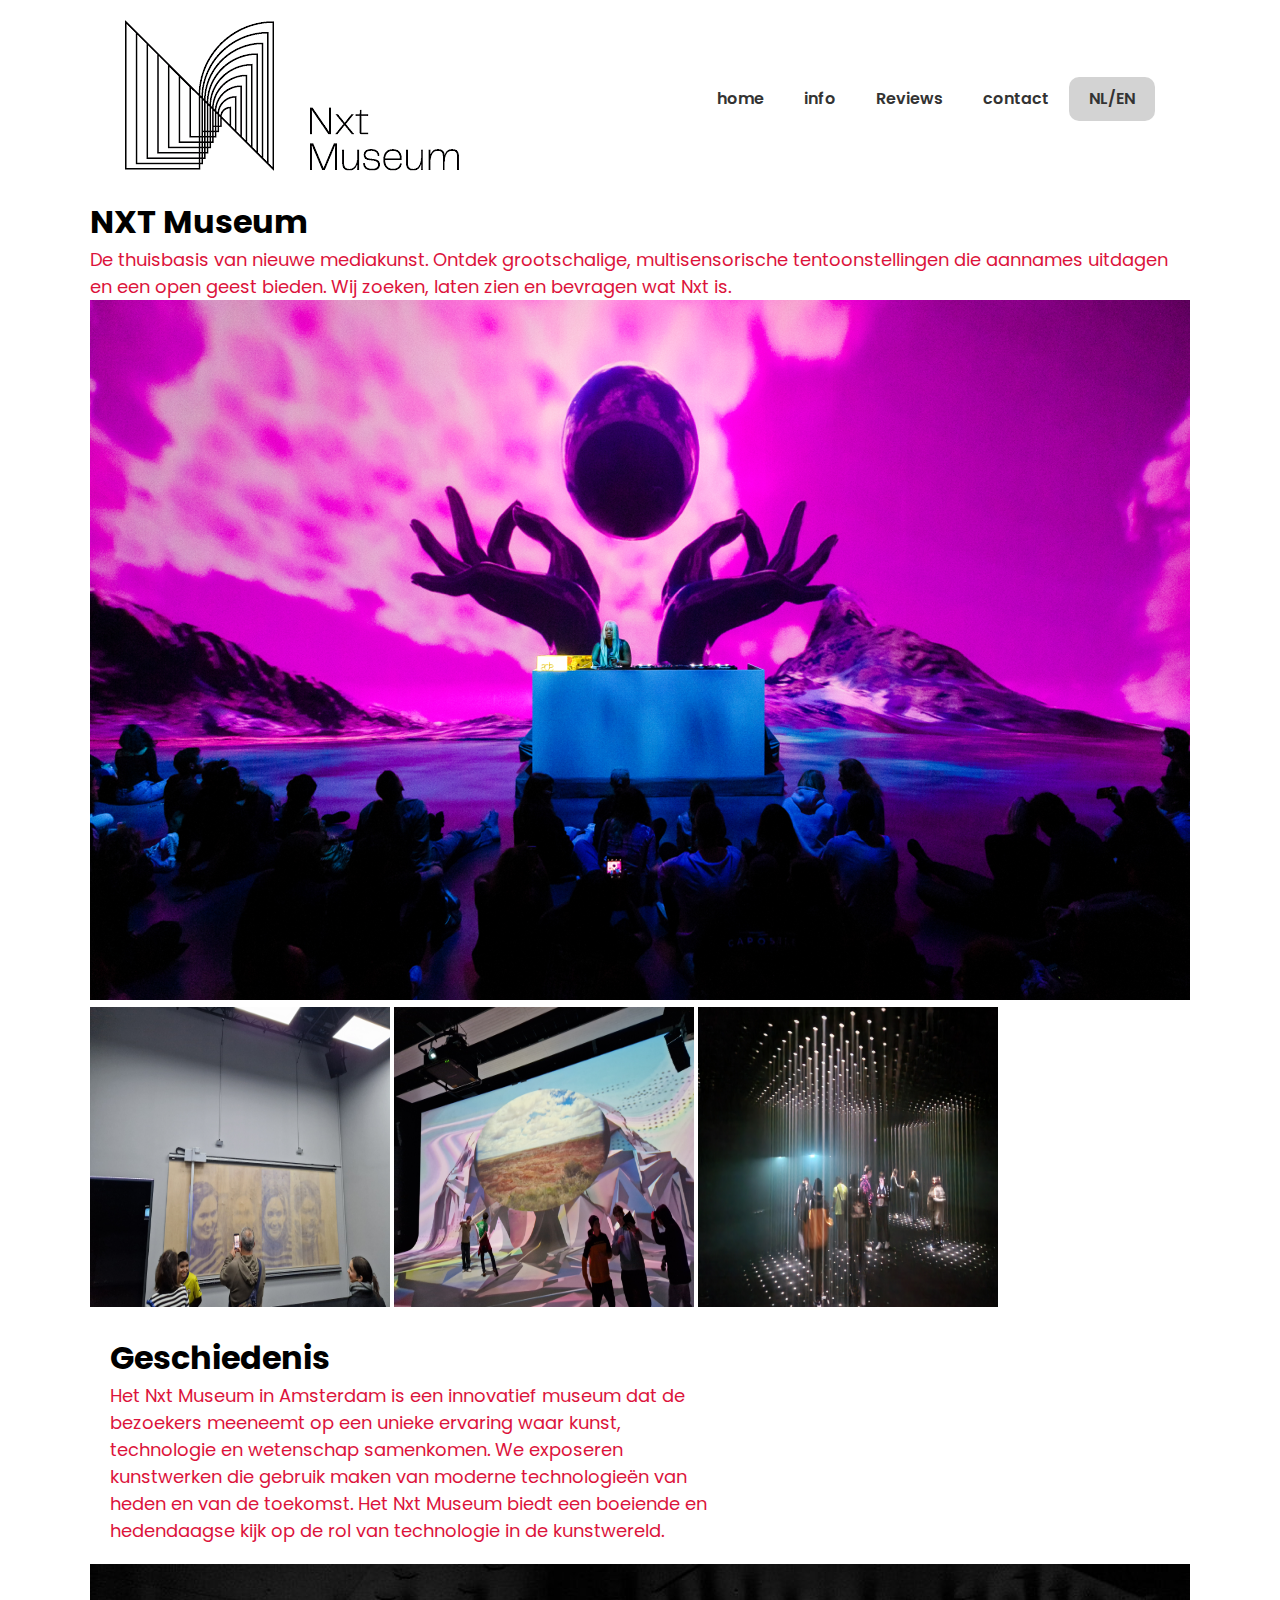
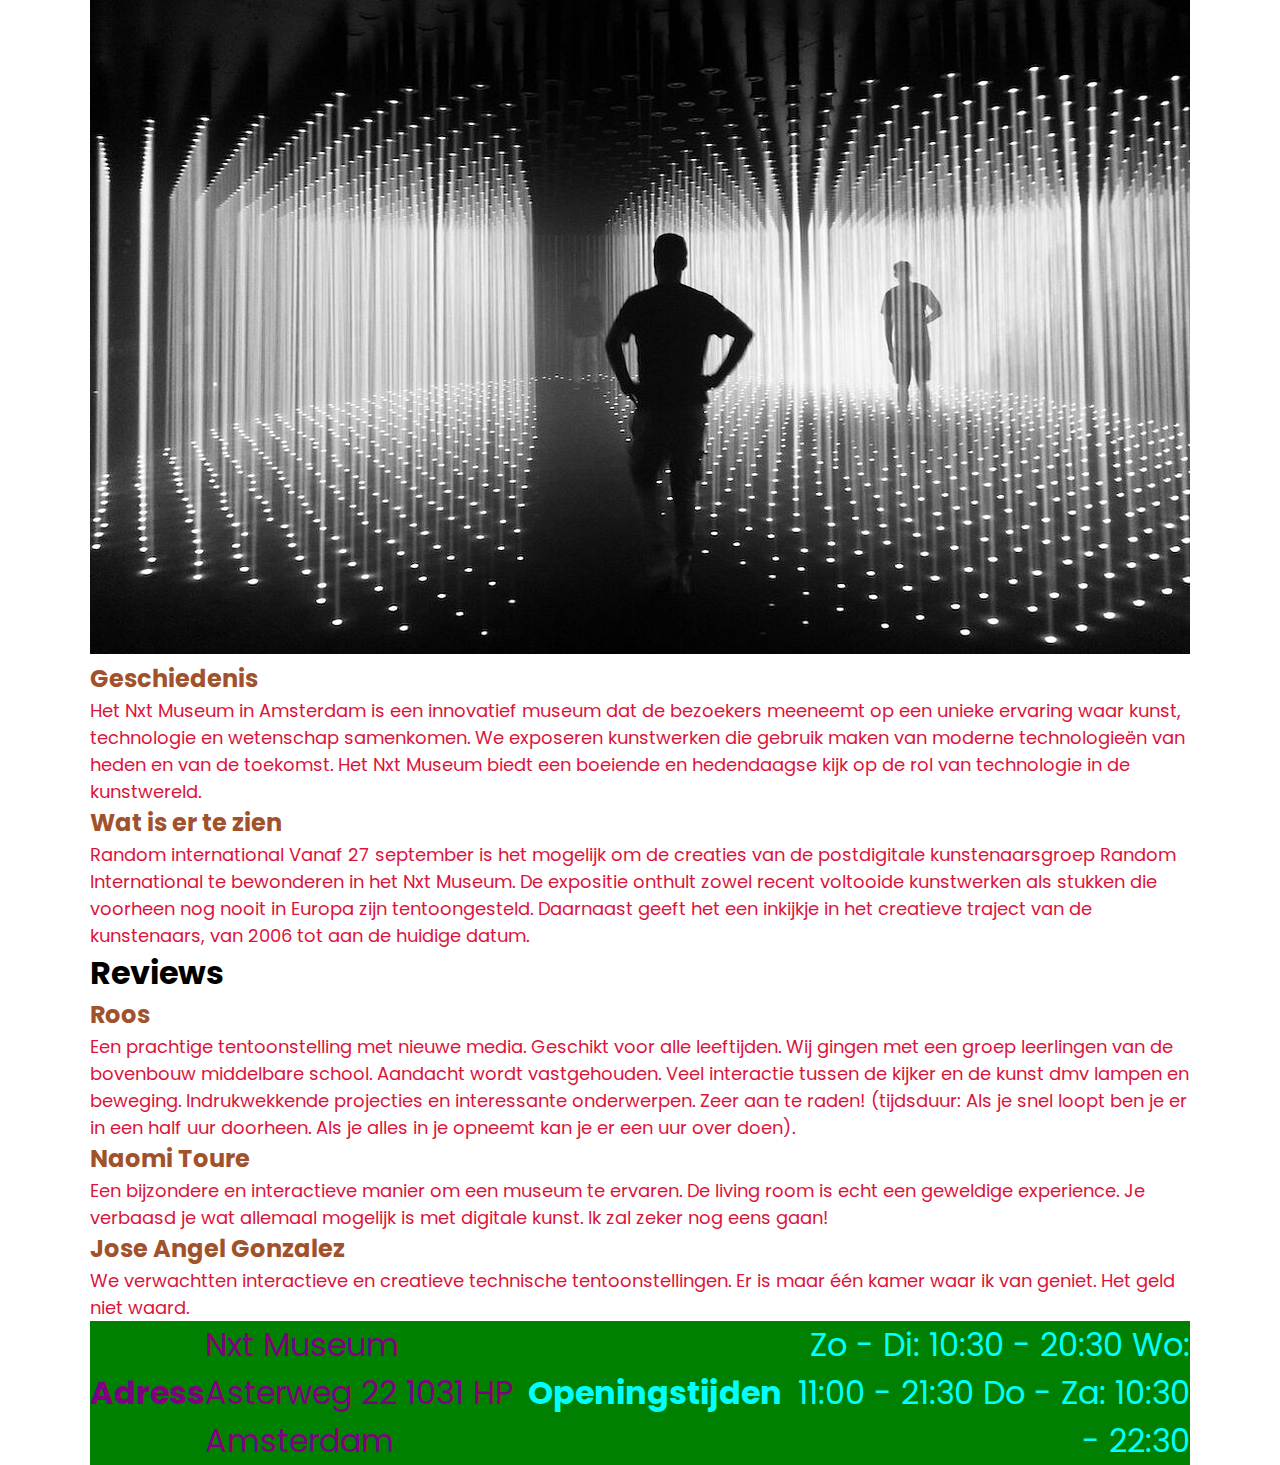
==== index.html @ 72be2f7a "edit" ====
<!DOCTYPE html>
<html lang="nl">

</head>


<meta name="viewport" charset="UTF-8" content="width=device-width, initial-scale=1.0">
<link rel="stylesheet" href="css/style.css">
<title>NXT Museum</title>
<link rel="preconnect" href="https://fonts.googleapis.com">
<link rel="preconnect" href="https://fonts.gstatic.com" crossorigin>
<link
    href="https://fonts.googleapis.com/css2?family=Open+Sans:ital,wght@0,400;0,500;1,400&family=Poppins:wght@300;400;600;700&display=swap"
    rel="stylesheet">
<style></style>
</head>

<body>

    <nav class="navbar">
        <div class="container">
            <div class="logo">
                <a href="index.html">
                    <img src="IMG/nxtmuseumlogo.png" alt="Logo van NXT Museum.">
                </a>
            </div>
            <div class="main-menu">
                <ul>
                    <li>
                        <a href="index.html">home</a>
                    </li>
                    <li>
                        <a href="#">info</a>
                    </li>
                    <li>
                        <a href="#">Reviews</a>
                    </li>
                    <li>
                        <a href="#">contact</a>
                    </li>
                    <li>
                        <a class="btn btn-light" href="engels.html">NL/EN</a>
                    </li>
                </ul>
            </div>
        </div>
    </nav>


    <article>


        <h1> NXT Museum </h1>

        <p>
            De thuisbasis van nieuwe mediakunst.
            Ontdek grootschalige,
            multisensorische tentoonstellingen die aannames uitdagen en een open geest bieden.
            Wij zoeken, laten zien en bevragen wat Nxt is.
        </p>




        <img 
        class="hand" 
        id="nxt" 
        src="IMG/handennxt.png"
         width: 50% 
         border-radius: 5px; 
         alt="">


        <img src="IMG/museum.png"
         width=300px
         height=300px
         alt="">

        <img src="IMG/museum1.png"
         width=300px 
         height=300px
          alt="">

        <img src="IMG/museum2.png" 
        width=300px 
        height=300px 
        alt="">



        <article class="geschiedenis">
            <h1> Geschiedenis </h1>
            <p>
                Het Nxt Museum in Amsterdam is een innovatief museum dat de bezoekers meeneemt op een unieke ervaring
                waar kunst,
                technologie en wetenschap samenkomen.
                We exposeren kunstwerken die gebruik maken van moderne technologieën van heden en van de toekomst.
                Het Nxt Museum biedt een boeiende en hedendaagse kijk op de rol van technologie in de kunstwereld.
            </p>
        </article>


        <img src="IMG/nxt.jpg" alt="foto van nxtmuseum">



        <h2> Geschiedenis </h2>
        <p>
            Het Nxt Museum in Amsterdam is een innovatief museum dat de bezoekers meeneemt op een unieke ervaring waar
            kunst,
            technologie en wetenschap samenkomen.
            We exposeren kunstwerken die gebruik maken van moderne technologieën van heden en van de toekomst.
            Het Nxt Museum biedt een boeiende en hedendaagse kijk op de rol van technologie in de kunstwereld.
        </p>


        <h2>Wat is er te zien</h2>
        <p>
            Random international
            Vanaf 27 september is het mogelijk om de creaties van de postdigitale kunstenaarsgroep Random International
            te bewonderen in het Nxt Museum.
            De expositie onthult zowel recent voltooide kunstwerken als stukken die voorheen nog nooit in Europa zijn
            tentoongesteld.
            Daarnaast geeft het een inkijkje in het creatieve traject van de kunstenaars, van 2006 tot aan de huidige
            datum.

        </p>




        <h1> Reviews </h1>

        <h2> Roos </h2>

        <p>
            Een prachtige tentoonstelling met nieuwe media.
            Geschikt voor alle leeftijden.
            Wij gingen met een groep leerlingen van de bovenbouw middelbare school.
            Aandacht wordt vastgehouden.
            Veel interactie tussen de kijker en de kunst dmv lampen en beweging.
            Indrukwekkende projecties en interessante onderwerpen.
            Zeer aan te raden!
            (tijdsduur: Als je snel loopt ben je er in een half uur doorheen.
            Als je alles in je opneemt kan je er een uur over doen).
        </p>



        <h2> Naomi Toure</h2>

        <p>
            Een bijzondere en interactieve manier om een museum te ervaren.
            De living room is echt een geweldige experience.
            Je verbaasd je wat allemaal mogelijk is met digitale kunst.
            Ik zal zeker nog eens gaan!
        </p>


        <h2> Jose Angel Gonzalez </h2>

        <p>
            We verwachtten interactieve en creatieve technische tentoonstellingen.
            Er is maar één kamer waar ik van geniet.
            Het geld niet waard.
        </p>

        <footer>
            <h4 class="adress">
                Adress
            </h4>

            <p class="adress">
                Nxt Museum
                Asterweg 22
                1031 HP Amsterdam
            </p>

            <h3 class="openingtijd">
                Openingstijden
            </h3>



            <p class="openingtijd">
                Zo - Di: 10:30 - 20:30
                Wo: 11:00 - 21:30
                Do - Za: 10:30 - 22:30
            </p>
        </footer>


</body>

</html>
---- css/style.css ----
* {
    padding: 0;
    margin: 0;
    box-sizing: border-box;
}

body {
    font-family: 'poppins', sans-serif;
    font-size: 16px;
    line-height: 1.5;
    background: #fff;
    max-width: 1100px;
    margin: 0 auto;
    padding-left: 0 15px;
}


a {
    text-decoration: none;
    color: #333;
}

ul {
    list-style: none;
}


img {
    max-width: 100%;
}

.navbar {
    background: white;
    padding: 20px;
}

.navbar .container {
    display: flex;
    justify-content: space-between;
    align-items: center;
}

.navbar .main-menu ul {
    display: flex;

}

.navbar ul li a {
    padding: 10px 20px;
    display: block;
    font-weight: 600;
    transition: 0.5s;
}

.navbar ul li a:hover {
    color: #4891ff;
}

.article {
    margin-bottom: 50px;
}

.article .container {
    background: url('../IMG/nxt.jpg') no-repeat;
    background-size: contain;
    background-position: center bottom;
    height: 550px;
}


.container {
    max-width: 1100px;
    margin: 0 auto;
    padding: 0 15px;
}

.container-sm {
    max-width: 800px;
    margin: 0 auto;
    padding: 0 15px;
}

.btn {
    display: inline-block;
    padding: 13px 20px;
    background: lightgray;
    color: #333;
    font-weight: 600;
    text-decoration: none;
    border: none;
    border-radius: 10px;
    cursor: pointer;
    transition: 0.5s;
}

.btn:hover {
    opacity: 0.8;
}

.text-xxl {
    font-size: 3rem;
    line-height: 1.2;
    font-style: 600;
    margin: 40px 0 20px;
}

.text-xl {
    font-size: 2.2rem;
    line-height: 1.4;
    font-style: normal;
    margin: 40px 0 20px;
}

.text-lg {
    font-size: 1.8rem;
    line-height: 1.4;
    font-style: normal;
    margin: 30px 0 20px;
}

.text-md {
    font-size: 1.2rem;
    line-height: 1.4;
    font-style: normal;
    margin: 20px 0 10px;
}

.text-sm {
    font-size: 0.9rem;
    line-height: 1.4;
    font-style: normal;
    margin: 10px 0 5px;
}

.text-center {
    text-align: center;
}




body {
    min-height: 100vh;
    background-image: url("./IMG/achtergrond2.png");
    background-attachment: fixed;
    background-repeat: no-repeat;
    background-size: cover;
    background-position: center;
    height: 800px;
}

.geschiedenis {
    background: white;
    width: 50vw;
    padding: 20px;
}


p {
    color: crimson;
    font-size: large;
}

h2 {
    color: sienna;
}

.openingtijd {
    text-align: right;
    color: aqua;
    font-size: xx-large;
}

.adress {
    text-align: left;
    color: purple;
    font-size: xx-large
}


.hand {
    flex-direction: column;
}

footer {
    background: green;
    height: 100;
    display: flex;
    align-items: center;

}
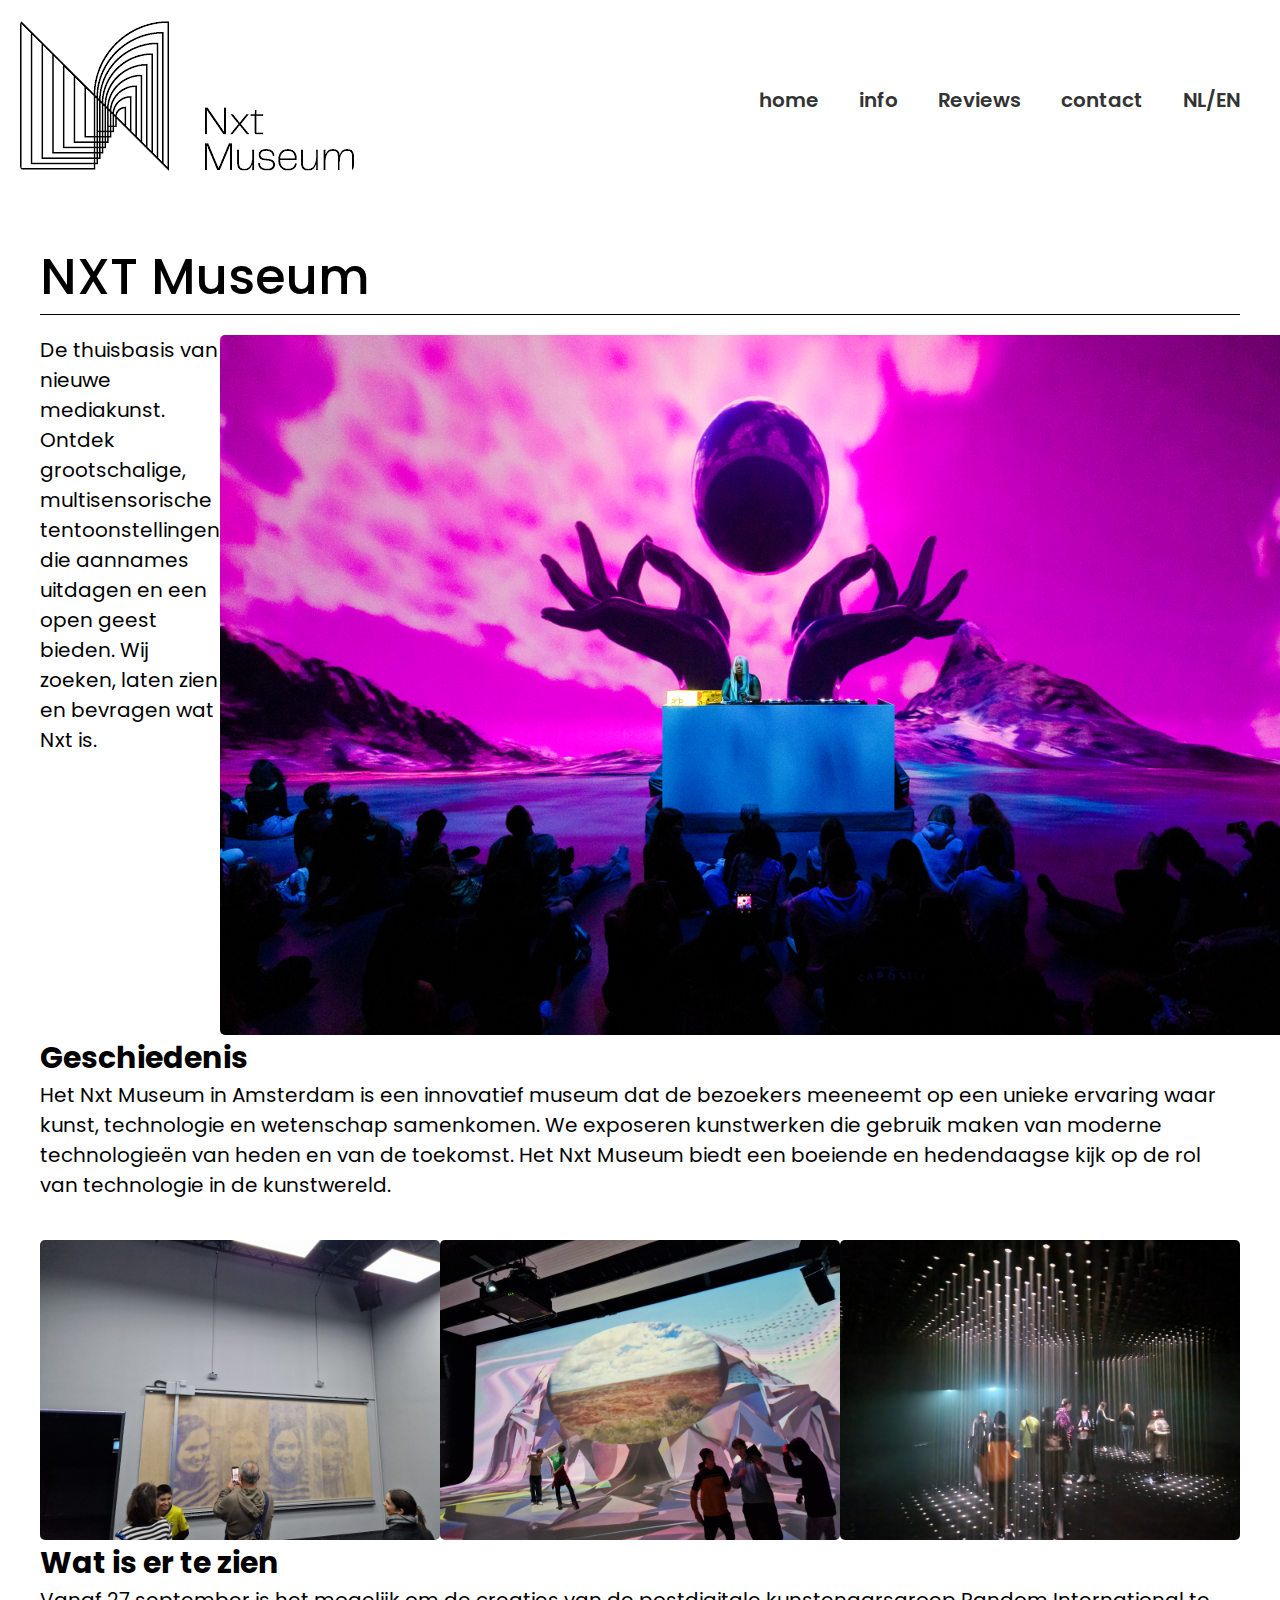
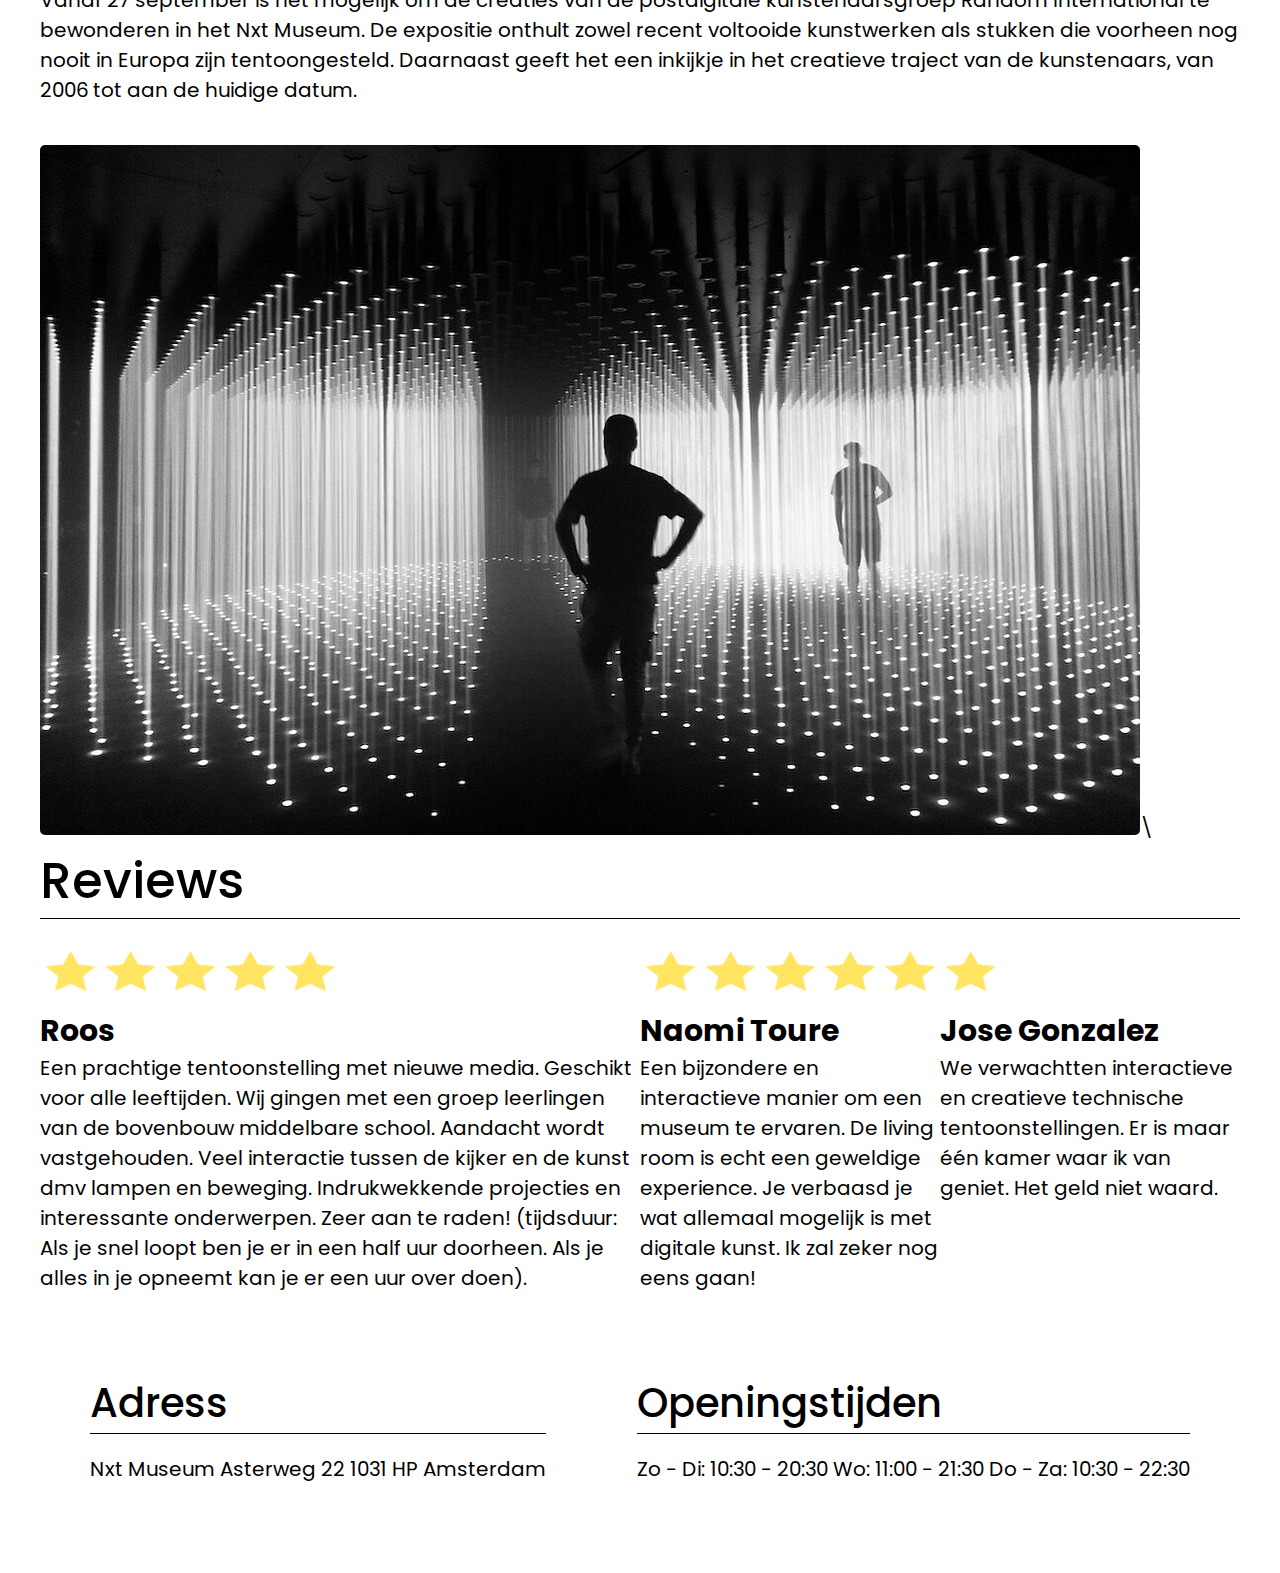
==== commit 7b843e02: "edit" ====
--- a/index.html
+++ b/index.html
@@ -45,149 +45,159 @@
             </div>
         </div>
     </nav>
-
-
-    <article>
-
-
-        <h1> NXT Museum </h1>
-
-        <p>
-            De thuisbasis van nieuwe mediakunst.
-            Ontdek grootschalige,
-            multisensorische tentoonstellingen die aannames uitdagen en een open geest bieden.
-            Wij zoeken, laten zien en bevragen wat Nxt is.
-        </p>
-
-
-
-
-        <img 
-        class="hand" 
-        id="nxt" 
-        src="IMG/handennxt.png"
-         width: 50% 
-         border-radius: 5px; 
-         alt="">
-
-
-        <img src="IMG/museum.png"
-         width=300px
-         height=300px
-         alt="">
-
-        <img src="IMG/museum1.png"
-         width=300px 
-         height=300px
-          alt="">
-
-        <img src="IMG/museum2.png" 
-        width=300px 
-        height=300px 
-        alt="">
-
-
-
-        <article class="geschiedenis">
-            <h1> Geschiedenis </h1>
+    <main>
+
+        <article class="nxtmuseum">
+            <h1 class="title"> NXT Museum </h1>
+
+            <article class="intro">
+
+
+                <p>
+                    De thuisbasis van nieuwe mediakunst.
+                    Ontdek grootschalige,
+                    multisensorische tentoonstellingen die aannames uitdagen en een open geest bieden.
+                    Wij zoeken, laten zien en bevragen wat Nxt is.
+                </p>
+                <img src="IMG/handennxt.png" alt="">
+            </article>
+
+
+            <article class="geschiedenis">
+
+                <h2> Geschiedenis </h2>
+                <p>
+                    Het Nxt Museum in Amsterdam is een innovatief museum dat de bezoekers meeneemt op een unieke
+                    ervaring
+                    waar
+                    kunst,
+                    technologie en wetenschap samenkomen.
+                    We exposeren kunstwerken die gebruik maken van moderne technologieën van heden en van de toekomst.
+                    Het Nxt Museum biedt een boeiende en hedendaagse kijk op de rol van technologie in de kunstwereld.
+                </p>
+            </article>
+
+            <article class="img">
+                <img src="IMG/museum.png" width=400px height=300px alt="">
+                <img src="IMG/museum1.png" width=400px height=300px alt="">
+                <img src="IMG/museum2.png" width=400px height=300px alt="">
+            </article>
+
+
+
+
+        </article>
+
+        <article class="wat">
+
+
+            <h2>Wat is er te zien</h2>
             <p>
-                Het Nxt Museum in Amsterdam is een innovatief museum dat de bezoekers meeneemt op een unieke ervaring
-                waar kunst,
-                technologie en wetenschap samenkomen.
-                We exposeren kunstwerken die gebruik maken van moderne technologieën van heden en van de toekomst.
-                Het Nxt Museum biedt een boeiende en hedendaagse kijk op de rol van technologie in de kunstwereld.
+            
+                Vanaf 27 september is het mogelijk om de creaties van de postdigitale kunstenaarsgroep Random
+                International
+                te bewonderen in het Nxt Museum.
+                De expositie onthult zowel recent voltooide kunstwerken als stukken die voorheen nog nooit in Europa
+                zijn
+                tentoongesteld.
+                Daarnaast geeft het een inkijkje in het creatieve traject van de kunstenaars, van 2006 tot aan de
+                huidige
+                datum.
+
             </p>
         </article>
 
 
-        <img src="IMG/nxt.jpg" alt="foto van nxtmuseum">
-
-
-
-        <h2> Geschiedenis </h2>
-        <p>
-            Het Nxt Museum in Amsterdam is een innovatief museum dat de bezoekers meeneemt op een unieke ervaring waar
-            kunst,
-            technologie en wetenschap samenkomen.
-            We exposeren kunstwerken die gebruik maken van moderne technologieën van heden en van de toekomst.
-            Het Nxt Museum biedt een boeiende en hedendaagse kijk op de rol van technologie in de kunstwereld.
-        </p>
-
-
-        <h2>Wat is er te zien</h2>
-        <p>
-            Random international
-            Vanaf 27 september is het mogelijk om de creaties van de postdigitale kunstenaarsgroep Random International
-            te bewonderen in het Nxt Museum.
-            De expositie onthult zowel recent voltooide kunstwerken als stukken die voorheen nog nooit in Europa zijn
-            tentoongesteld.
-            Daarnaast geeft het een inkijkje in het creatieve traject van de kunstenaars, van 2006 tot aan de huidige
-            datum.
-
-        </p>
-
-
-
+
+        <img src="IMG/nxt.jpg" alt="foto van nxtmuseum">\
 
         <h1> Reviews </h1>
 
-        <h2> Roos </h2>
-
-        <p>
-            Een prachtige tentoonstelling met nieuwe media.
-            Geschikt voor alle leeftijden.
-            Wij gingen met een groep leerlingen van de bovenbouw middelbare school.
-            Aandacht wordt vastgehouden.
-            Veel interactie tussen de kijker en de kunst dmv lampen en beweging.
-            Indrukwekkende projecties en interessante onderwerpen.
-            Zeer aan te raden!
-            (tijdsduur: Als je snel loopt ben je er in een half uur doorheen.
-            Als je alles in je opneemt kan je er een uur over doen).
-        </p>
-
-
-
-        <h2> Naomi Toure</h2>
-
-        <p>
-            Een bijzondere en interactieve manier om een museum te ervaren.
-            De living room is echt een geweldige experience.
-            Je verbaasd je wat allemaal mogelijk is met digitale kunst.
-            Ik zal zeker nog eens gaan!
-        </p>
-
-
-        <h2> Jose Angel Gonzalez </h2>
-
-        <p>
-            We verwachtten interactieve en creatieve technische tentoonstellingen.
-            Er is maar één kamer waar ik van geniet.
-            Het geld niet waard.
-        </p>
-
-        <footer>
-            <h4 class="adress">
+
+
+        <article class="Reviews">
+
+            <article class="roos">
+                <img src="IMG/5 ster.png"  width=300px height= auto  alt="">
+                <h2> Roos </h2>
+
+                <p>
+                    Een prachtige tentoonstelling met nieuwe media.
+                    Geschikt voor alle leeftijden.
+                    Wij gingen met een groep leerlingen van de bovenbouw middelbare school.
+                    Aandacht wordt vastgehouden.
+                    Veel interactie tussen de kijker en de kunst dmv lampen en beweging.
+                    Indrukwekkende projecties en interessante onderwerpen.
+                    Zeer aan te raden!
+                    (tijdsduur: Als je snel loopt ben je er in een half uur doorheen.
+                    Als je alles in je opneemt kan je er een uur over doen).
+                </p>
+
+            </article>
+
+
+
+
+            <article class="Naomi">
+                <img src="IMG/5 ster.png"  width=300px height= auto  alt="">
+                <h2> Naomi Toure</h2>
+
+                <p>
+                    Een bijzondere en interactieve manier om een museum te ervaren.
+                    De living room is echt een geweldige experience.
+                    Je verbaasd je wat allemaal mogelijk is met digitale kunst.
+                    Ik zal zeker nog eens gaan!
+                </p>
+            </article>
+
+            <article class="Jose">
+                <img src="IMG/1 ster.png"  width=300px height= auto  alt="">
+                <h2> Jose Gonzalez </h2>
+
+                <p>
+                    We verwachtten interactieve en creatieve technische tentoonstellingen.
+                    Er is maar één kamer waar ik van geniet.
+                    Het geld niet waard.
+                </p>
+            </article>
+
+
+
+
+
+
+        </article>
+    </main>
+    <footer>
+        <article class="adress">
+            <h4 >
                 Adress
             </h4>
-
-            <p class="adress">
+    
+            <p >
                 Nxt Museum
                 Asterweg 22
                 1031 HP Amsterdam
             </p>
-
-            <h3 class="openingtijd">
+        </article>
+
+        <article class="openingtijd">
+            <h4 >
                 Openingstijden
-            </h3>
-
-
-
-            <p class="openingtijd">
+            </h4>
+
+    
+            <p >
                 Zo - Di: 10:30 - 20:30
                 Wo: 11:00 - 21:30
                 Do - Za: 10:30 - 22:30
             </p>
-        </footer>
+        </article>
+        
+
+
+    </footer>
+
 
 
 </body>
--- a/css/style.css
+++ b/css/style.css
@@ -6,12 +6,13 @@
 
 body {
     font-family: 'poppins', sans-serif;
-    font-size: 16px;
+    font-size: 20px;
     line-height: 1.5;
     background: #fff;
-    max-width: 1100px;
+    max-width: 1800px;
     margin: 0 auto;
     padding-left: 0 15px;
+   
 }
 
 
@@ -24,10 +25,6 @@
     list-style: none;
 }
 
-
-img {
-    max-width: 100%;
-}
 
 .navbar {
     background: white;
@@ -56,136 +53,99 @@
     color: #4891ff;
 }
 
-.article {
-    margin-bottom: 50px;
+main {
+    padding: 40px;
+
 }
 
-.article .container {
-    background: url('../IMG/nxt.jpg') no-repeat;
-    background-size: contain;
-    background-position: center bottom;
-    height: 550px;
+h1 {
+    font-size: 250%;
+    margin-bottom: 20px;
+    border-bottom: 1px solid black;
+    font-weight: 500;
+}
+
+h4 {
+    font-size: 200%;
+    margin-bottom: 20px;
+    border-bottom: 1px solid black;
+    font-weight: 500; 
 }
 
 
-.container {
-    max-width: 1100px;
+.nxtmuseum .geschiedenis .wat .Reviews {
+    width: 60vw;
     margin: 0 auto;
-    padding: 0 15px;
+    padding: 40px;
+
 }
 
-.container-sm {
-    max-width: 800px;
-    margin: 0 auto;
-    padding: 0 15px;
+
+
+img:hover {
+    transform: scale(1.05);
 }
 
-.btn {
-    display: inline-block;
-    padding: 13px 20px;
-    background: lightgray;
-    color: #333;
-    font-weight: 600;
-    text-decoration: none;
-    border: none;
-    border-radius: 10px;
-    cursor: pointer;
-    transition: 0.5s;
+img {
+    border-radius: 5px;
+    transition: 0.2s transform;
 }
 
-.btn:hover {
-    opacity: 0.8;
+.img{
+    display: flex;
+    justify-content: space-between;
 }
 
-.text-xxl {
-    font-size: 3rem;
-    line-height: 1.2;
-    font-style: 600;
-    margin: 40px 0 20px;
+.intro{
+  display: flex;
+  align-content: space-around;
+   
 }
 
-.text-xl {
-    font-size: 2.2rem;
-    line-height: 1.4;
-    font-style: normal;
-    margin: 40px 0 20px;
+
+
+.Reviews{
+    display: flex;
+}
+p {
+    margin-bottom: 40px;
 }
 
-.text-lg {
-    font-size: 1.8rem;
-    line-height: 1.4;
-    font-style: normal;
-    margin: 30px 0 20px;
-}
+footer {
+    height: 200px;
+    display: flex;
+    justify-content: space-evenly;
+    
+  
 
-.text-md {
-    font-size: 1.2rem;
-    line-height: 1.4;
-    font-style: normal;
-    margin: 20px 0 10px;
-}
-
-.text-sm {
-    font-size: 0.9rem;
-    line-height: 1.4;
-    font-style: normal;
-    margin: 10px 0 5px;
-}
-
-.text-center {
-    text-align: center;
 }
 
 
 
 
-body {
-    min-height: 100vh;
-    background-image: url("./IMG/achtergrond2.png");
-    background-attachment: fixed;
-    background-repeat: no-repeat;
-    background-size: cover;
-    background-position: center;
-    height: 800px;
-}
-
-.geschiedenis {
-    background: white;
-    width: 50vw;
-    padding: 20px;
-}
 
 
-p {
-    color: crimson;
-    font-size: large;
-}
-
-h2 {
-    color: sienna;
-}
-
-.openingtijd {
-    text-align: right;
-    color: aqua;
-    font-size: xx-large;
-}
-
-.adress {
-    text-align: left;
-    color: purple;
-    font-size: xx-large
-}
 
 
-.hand {
-    flex-direction: column;
-}
 
-footer {
-    background: green;
-    height: 100;
-    display: flex;
-    align-items: center;
+@media screen and (max-width: 600px) {
+    body {
+        font-size: 16px;
+    }
 
+    article {
+        width: 100vw;
+        padding: 20px;
+
+    }
+
+    h1 {
+        font-size: 180%;
+    }
+
+    footer>p {
+        width: 100vw;
+        padding-left: 20px;
+
+    }
 }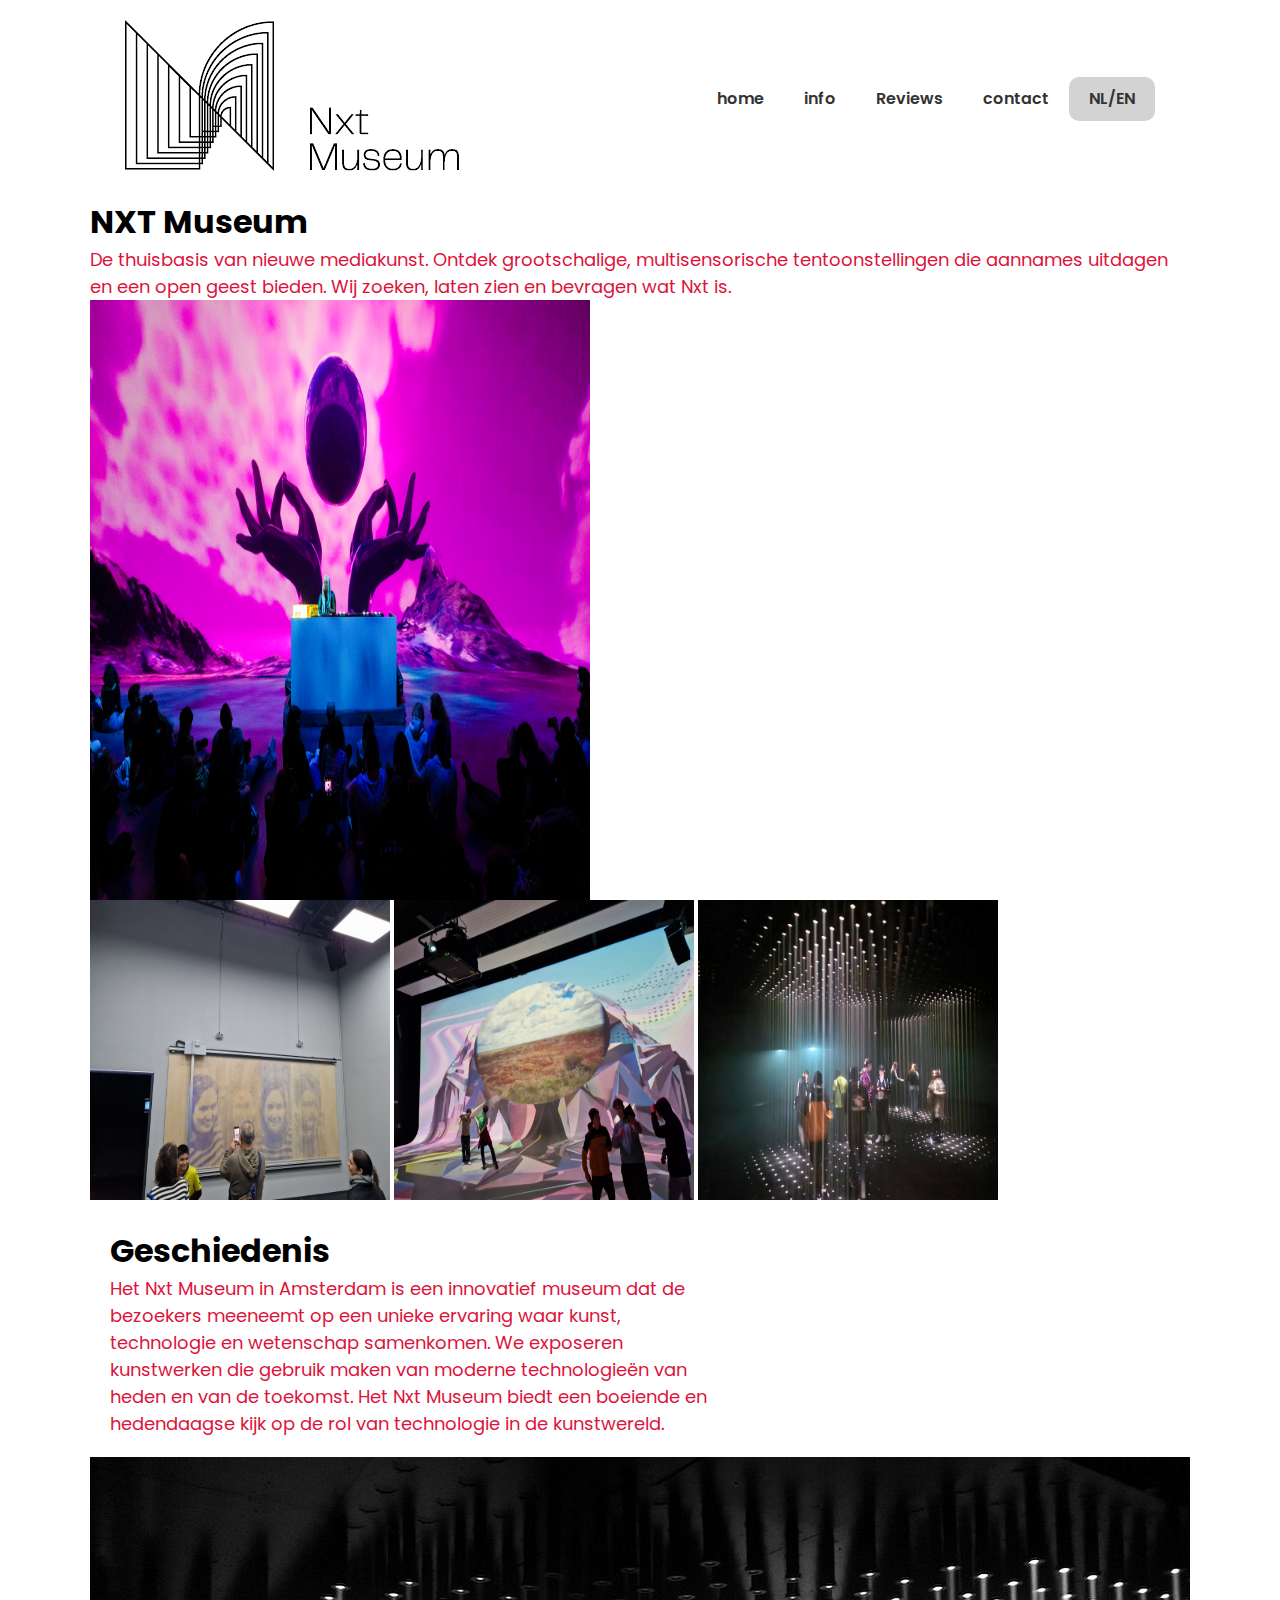
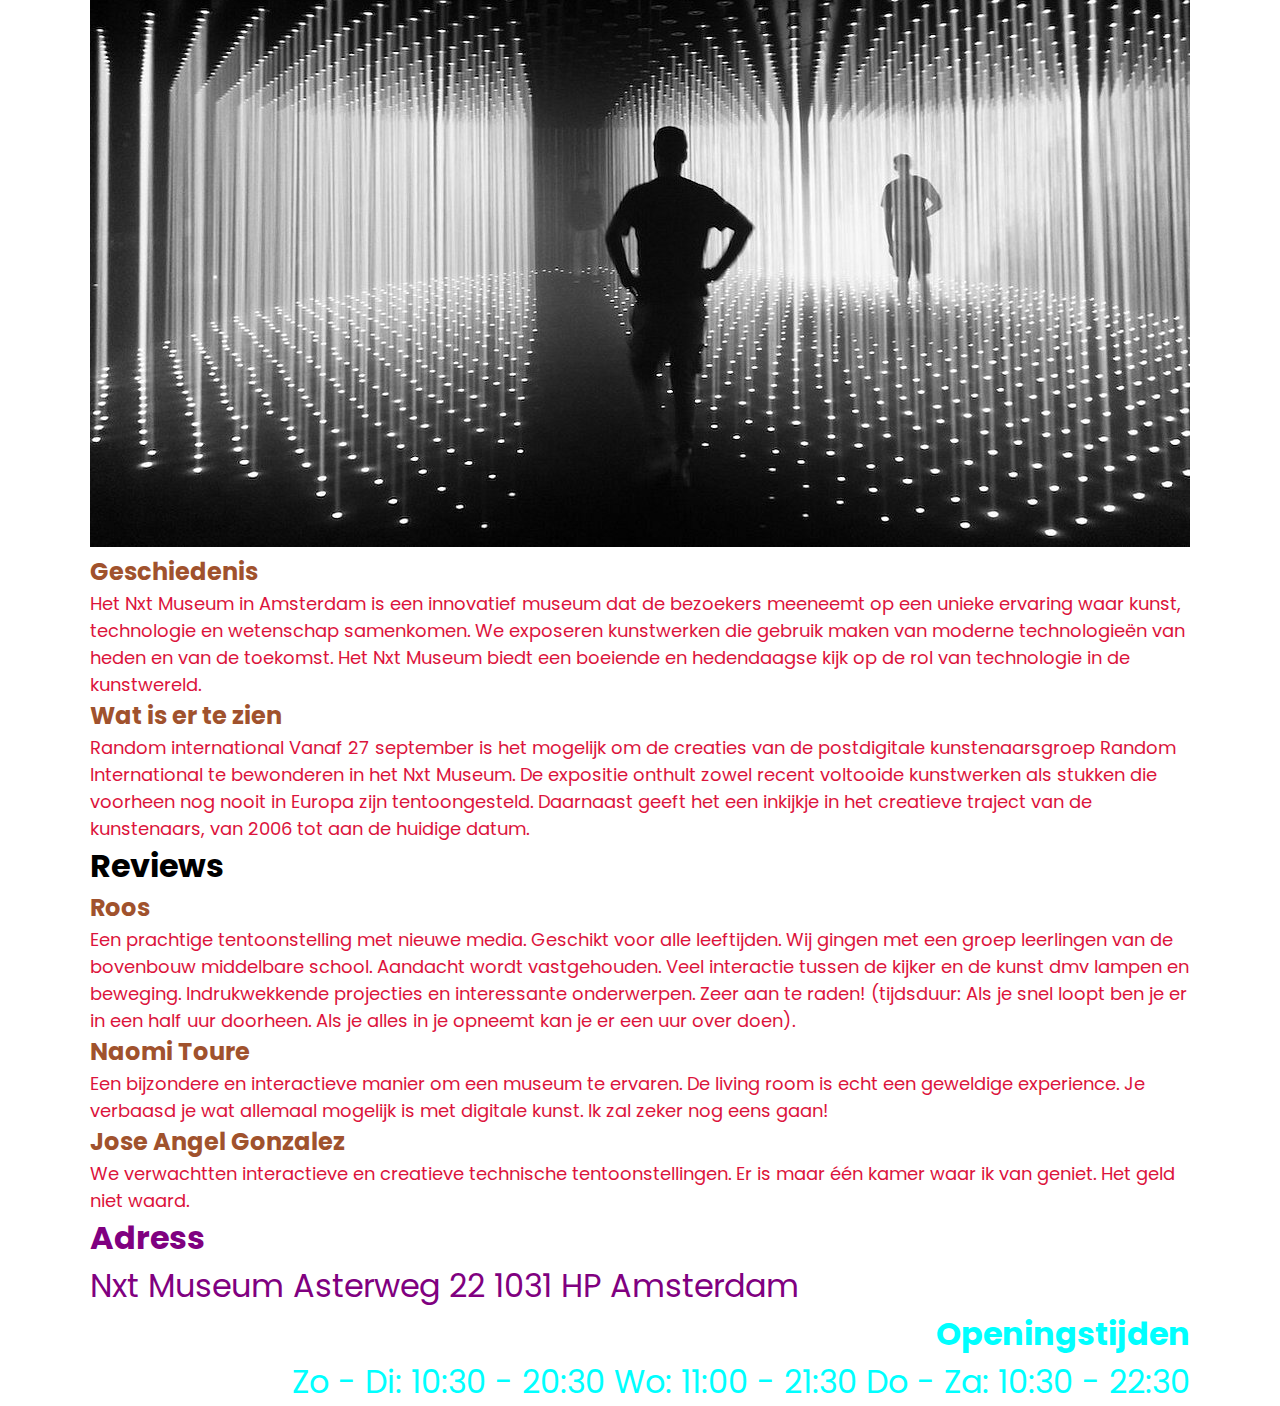
==== commit ddcf0d00: "asdfghj" ====
--- a/index.html
+++ b/index.html
@@ -4,202 +4,204 @@
 </head>
 
 
-<meta name="viewport" charset="UTF-8" content="width=device-width, initial-scale=1.0">
-<link rel="stylesheet" href="css/style.css">
-<title>NXT Museum</title>
-<link rel="preconnect" href="https://fonts.googleapis.com">
-<link rel="preconnect" href="https://fonts.gstatic.com" crossorigin>
-<link
-    href="https://fonts.googleapis.com/css2?family=Open+Sans:ital,wght@0,400;0,500;1,400&family=Poppins:wght@300;400;600;700&display=swap"
-    rel="stylesheet">
-<style></style>
+    <meta name="viewport" charset="UTF-8" content="width=device-width, initial-scale=1.0">
+    <link rel="stylesheet" href="css/style.css">
+    <title>NXT Museum</title>
+    <link rel="preconnect" href="https://fonts.googleapis.com">
+    <link rel="preconnect" href="https://fonts.gstatic.com" crossorigin>
+    <link href="https://fonts.googleapis.com/css2?family=Open+Sans:ital,wght@0,400;0,500;1,400&family=Poppins:wght@300;400;600;700&display=swap" rel="stylesheet">
 </head>
 
 <body>
 
-    <nav class="navbar">
+      <nav class="navbar">
         <div class="container">
             <div class="logo">
                 <a href="index.html">
-                    <img src="IMG/nxtmuseumlogo.png" alt="Logo van NXT Museum.">
+                    <img src="IMG/nxtmuseumlogo.png"  alt="Logo van NXT Museum."> 
                 </a>
             </div>
             <div class="main-menu">
                 <ul>
                     <li>
-                        <a href="index.html">home</a>
-                    </li>
-                    <li>
-                        <a href="#">info</a>
-                    </li>
-                    <li>
-                        <a href="#">Reviews</a>
-                    </li>
-                    <li>
-                        <a href="#">contact</a>
+                     <a href="index.html">home</a>
+                    </li>
+                    <li>
+                     <a href="#">info</a>
+                    </li>
+                    <li>
+                     <a href="#">Reviews</a>
+                    </li>
+                    <li>
+                     <a href="#">contact</a>
                     </li>
                     <li>
                         <a class="btn btn-light" href="engels.html">NL/EN</a>
                     </li>
-                </ul>
+                 </ul>
             </div>
         </div>
-    </nav>
-    <main>
-
-        <article class="nxtmuseum">
-            <h1 class="title"> NXT Museum </h1>
-
-            <article class="intro">
-
-
-                <p>
-                    De thuisbasis van nieuwe mediakunst.
-                    Ontdek grootschalige,
-                    multisensorische tentoonstellingen die aannames uitdagen en een open geest bieden.
-                    Wij zoeken, laten zien en bevragen wat Nxt is.
-                </p>
-                <img src="IMG/handennxt.png" alt="">
-            </article>
-
-
-            <article class="geschiedenis">
-
-                <h2> Geschiedenis </h2>
-                <p>
-                    Het Nxt Museum in Amsterdam is een innovatief museum dat de bezoekers meeneemt op een unieke
-                    ervaring
-                    waar
-                    kunst,
-                    technologie en wetenschap samenkomen.
-                    We exposeren kunstwerken die gebruik maken van moderne technologieën van heden en van de toekomst.
-                    Het Nxt Museum biedt een boeiende en hedendaagse kijk op de rol van technologie in de kunstwereld.
-                </p>
-            </article>
-
-            <article class="img">
-                <img src="IMG/museum.png" width=400px height=300px alt="">
-                <img src="IMG/museum1.png" width=400px height=300px alt="">
-                <img src="IMG/museum2.png" width=400px height=300px alt="">
-            </article>
-
-
-
-
-        </article>
-
-        <article class="wat">
-
-
-            <h2>Wat is er te zien</h2>
-            <p>
-            
-                Vanaf 27 september is het mogelijk om de creaties van de postdigitale kunstenaarsgroep Random
-                International
-                te bewonderen in het Nxt Museum.
-                De expositie onthult zowel recent voltooide kunstwerken als stukken die voorheen nog nooit in Europa
-                zijn
-                tentoongesteld.
-                Daarnaast geeft het een inkijkje in het creatieve traject van de kunstenaars, van 2006 tot aan de
-                huidige
-                datum.
-
-            </p>
-        </article>
-
-
-
-        <img src="IMG/nxt.jpg" alt="foto van nxtmuseum">\
-
-        <h1> Reviews </h1>
-
-
-
-        <article class="Reviews">
-
-            <article class="roos">
-                <img src="IMG/5 ster.png"  width=300px height= auto  alt="">
-                <h2> Roos </h2>
-
-                <p>
-                    Een prachtige tentoonstelling met nieuwe media.
-                    Geschikt voor alle leeftijden.
-                    Wij gingen met een groep leerlingen van de bovenbouw middelbare school.
-                    Aandacht wordt vastgehouden.
-                    Veel interactie tussen de kijker en de kunst dmv lampen en beweging.
-                    Indrukwekkende projecties en interessante onderwerpen.
-                    Zeer aan te raden!
-                    (tijdsduur: Als je snel loopt ben je er in een half uur doorheen.
-                    Als je alles in je opneemt kan je er een uur over doen).
-                </p>
-
-            </article>
-
-
-
-
-            <article class="Naomi">
-                <img src="IMG/5 ster.png"  width=300px height= auto  alt="">
-                <h2> Naomi Toure</h2>
-
-                <p>
-                    Een bijzondere en interactieve manier om een museum te ervaren.
-                    De living room is echt een geweldige experience.
-                    Je verbaasd je wat allemaal mogelijk is met digitale kunst.
-                    Ik zal zeker nog eens gaan!
-                </p>
-            </article>
-
-            <article class="Jose">
-                <img src="IMG/1 ster.png"  width=300px height= auto  alt="">
-                <h2> Jose Gonzalez </h2>
-
-                <p>
-                    We verwachtten interactieve en creatieve technische tentoonstellingen.
-                    Er is maar één kamer waar ik van geniet.
-                    Het geld niet waard.
-                </p>
-            </article>
-
-
-
-
-
-
-        </article>
-    </main>
-    <footer>
-        <article class="adress">
-            <h4 >
-                Adress
-            </h4>
-    
-            <p >
-                Nxt Museum
-                Asterweg 22
-                1031 HP Amsterdam
-            </p>
-        </article>
-
-        <article class="openingtijd">
-            <h4 >
-                Openingstijden
-            </h4>
-
-    
-            <p >
-                Zo - Di: 10:30 - 20:30
-                Wo: 11:00 - 21:30
-                Do - Za: 10:30 - 22:30
-            </p>
-        </article>
-        
-
-
-    </footer>
-
-
-
+      </nav>
+
+
+    <article>
+        <h1> NXT Museum </h1>
+
+    <p>
+        De thuisbasis van nieuwe mediakunst.
+        Ontdek grootschalige,
+        multisensorische tentoonstellingen die aannames uitdagen en een open geest bieden.
+        Wij zoeken, laten zien en bevragen wat Nxt is.
+    </p>
+
+
+
+
+    <img 
+        id="hand"
+        src="IMG/handennxt.png" 
+        width = 500px 
+        height = 600px 
+        alt=""
+    >
+
+
+    <img
+    src="IMG/museum.png" 
+    width = 300px 
+    height = 300px 
+    alt=""
+    >
+
+    <img 
+    src="IMG/museum1.png" 
+    width = 300px 
+    height = 300px 
+    alt=""
+    >
+
+    <img 
+    src="IMG/museum2.png" 
+    width = 300px 
+    height = 300px 
+    alt=""
+    >
+
+
+
+    <article class="geschiedenis">
+        <h1> Geschiedenis </h1>
+        <p>
+            Het Nxt Museum in Amsterdam is een innovatief museum dat de bezoekers meeneemt op een unieke ervaring waar kunst, 
+            technologie en wetenschap samenkomen. 
+            We exposeren kunstwerken die gebruik maken van moderne technologieën van heden en van de toekomst. 
+            Het Nxt Museum biedt een boeiende en hedendaagse kijk op de rol van technologie in de kunstwereld.
+        </p>
+    </article>
+    
+
+    <img src="IMG/nxt.jpg" alt="foto van nxtmuseum">
+
+
+
+    <h2> Geschiedenis </h2>
+    <p>
+        Het Nxt Museum in Amsterdam is een innovatief museum dat de bezoekers meeneemt op een unieke ervaring waar kunst, 
+        technologie en wetenschap samenkomen. 
+        We exposeren kunstwerken die gebruik maken van moderne technologieën van heden en van de toekomst. 
+        Het Nxt Museum biedt een boeiende en hedendaagse kijk op de rol van technologie in de kunstwereld.
+    </p>
+
+
+    <h2>Wat is er te zien</h2>
+    <p>
+        Random international
+        Vanaf 27 september is het mogelijk om de creaties van de postdigitale kunstenaarsgroep Random International te bewonderen in het Nxt Museum. 
+        De expositie onthult zowel recent voltooide kunstwerken als stukken die voorheen nog nooit in Europa zijn tentoongesteld.
+        Daarnaast geeft het een inkijkje in het creatieve traject van de kunstenaars, van 2006 tot aan de huidige datum.
+
+    </p>
+
+
+
+
+    <h1> Reviews </h1>
+
+    <h2> Roos </h2>
+
+    <p>
+        Een prachtige tentoonstelling met nieuwe media. 
+        Geschikt voor alle leeftijden. 
+        Wij gingen met een groep leerlingen van de bovenbouw middelbare school. 
+        Aandacht wordt vastgehouden. 
+        Veel interactie tussen de kijker en de kunst dmv lampen en beweging. 
+        Indrukwekkende projecties en interessante onderwerpen. 
+        Zeer aan te raden! 
+        (tijdsduur: Als je snel loopt ben je er in een half uur doorheen. 
+        Als je alles in je opneemt kan je er een uur over doen).
+    </p>
+
+
+
+    <h2> Naomi Toure</h2>
+
+    <p> 
+        Een bijzondere en interactieve manier om een museum te ervaren. 
+        De living room is echt een geweldige experience. 
+        Je verbaasd je wat allemaal mogelijk is met digitale kunst. 
+        Ik zal zeker nog eens gaan!
+    </p>
+
+
+    <h2> Jose Angel Gonzalez </h2>
+
+    <p> 
+        We verwachtten interactieve en creatieve technische tentoonstellingen.
+        Er is maar één kamer waar ik van geniet.
+        Het geld niet waard.
+    </p>
+
+    <footer></footer>
+
+
+
+
+
+    <h4
+    class="adress">
+    Adress
+    </h4>
+    
+    <p
+    class="adress">
+        Nxt Museum
+        Asterweg 22
+        1031 HP Amsterdam
+    </p>
+
+    <h3
+    class="openingtijd"
+    >
+    Openingstijden
+    </h3>
+    
+
+
+    <p
+    class="openingtijd"
+    >
+    Zo - Di: 10:30 - 20:30
+    Wo: 11:00 - 21:30
+    Do - Za: 10:30 - 22:30
+    </p>
+
+
+ 
+
+
+    
+    
 </body>
-
-</html>+</html>
+
+
--- a/css/style.css
+++ b/css/style.css
@@ -1,151 +1,283 @@
-* {
+*
+{
     padding: 0;
     margin: 0;
     box-sizing: border-box;
 }
 
-body {
+
+
+body
+{
     font-family: 'poppins', sans-serif;
-    font-size: 20px;
+    font-size: 16px;
     line-height: 1.5;
     background: #fff;
-    max-width: 1800px;
+    max-width: 1100px;
     margin: 0 auto;
     padding-left: 0 15px;
-   
-}
-
-
-a {
+}
+
+
+
+a
+{
     text-decoration: none;
     color: #333;
 }
 
-ul {
+
+
+ul
+{
     list-style: none;
 }
 
 
-.navbar {
+
+img
+{
+    max-width: 100%;
+}
+
+
+
+.navbar
+{
     background: white;
     padding: 20px;
 }
 
-.navbar .container {
+
+
+.navbar .container{
     display: flex;
     justify-content: space-between;
     align-items: center;
 }
 
-.navbar .main-menu ul {
+
+
+.navbar .main-menu ul
+{
     display: flex;
-
-}
-
-.navbar ul li a {
+}
+
+
+
+.navbar ul li a
+{
     padding: 10px 20px;
     display: block;
     font-weight: 600;
     transition: 0.5s;
 }
 
-.navbar ul li a:hover {
+
+
+.navbar ul li a:hover
+{
     color: #4891ff;
 }
 
-main {
-    padding: 40px;
-
-}
-
-h1 {
-    font-size: 250%;
-    margin-bottom: 20px;
-    border-bottom: 1px solid black;
-    font-weight: 500;
-}
-
-h4 {
-    font-size: 200%;
-    margin-bottom: 20px;
-    border-bottom: 1px solid black;
-    font-weight: 500; 
-}
-
-
-.nxtmuseum .geschiedenis .wat .Reviews {
-    width: 60vw;
+
+
+.article
+{
+    margin-bottom: 50px;
+}
+
+.article .container
+{
+    background: url('../IMG/nxt.jpg') no-repeat;
+    background-size: contain;
+    background-position: center bottom;
+    height: 550px;
+}
+
+
+.container
+{
+    max-width: 1100px;
     margin: 0 auto;
-    padding: 40px;
-
-}
-
-
-
-img:hover {
-    transform: scale(1.05);
-}
-
-img {
-    border-radius: 5px;
-    transition: 0.2s transform;
-}
-
-.img{
-    display: flex;
-    justify-content: space-between;
-}
-
-.intro{
-  display: flex;
-  align-content: space-around;
-   
-}
-
-
-
-.Reviews{
-    display: flex;
-}
-p {
-    margin-bottom: 40px;
-}
-
-footer {
-    height: 200px;
-    display: flex;
-    justify-content: space-evenly;
-    
-  
-
-}
-
-
-
-
-
-
-
-
-
-@media screen and (max-width: 600px) {
-    body {
-        font-size: 16px;
-    }
-
-    article {
-        width: 100vw;
-        padding: 20px;
-
-    }
-
-    h1 {
-        font-size: 180%;
-    }
-
-    footer>p {
-        width: 100vw;
-        padding-left: 20px;
-
-    }
+    padding: 0 15px;
+}
+
+.container-sm
+{
+    max-width: 800px;
+    margin: 0 auto;
+    padding: 0 15px;
+}
+
+ .btn 
+ {
+    display: inline-block;
+    padding: 13px 20px;
+    background: lightgray;
+    color: #333;
+    font-weight: 600;
+    text-decoration: none;
+    border: none;
+    border-radius: 10px;
+    cursor: pointer;
+    transition: 0.5s;
+ }
+
+ .btn:hover
+ {
+    opacity: 0.8;
+ }
+
+ .text-xxl
+ {
+    font-size: 3rem;
+    line-height: 1.2;
+    font-style: 600;
+    margin: 40px 0 20px;
+ }
+
+ .text-xl
+ {
+    font-size: 2.2rem;
+    line-height: 1.4;
+    font-style: normal;
+    margin: 40px 0 20px;
+ }
+
+ .text-lg
+ {
+    font-size: 1.8rem;
+    line-height: 1.4;
+    font-style: normal;
+    margin: 30px 0 20px;
+ }
+
+ .text-md
+ {
+    font-size: 1.2rem;
+    line-height: 1.4;
+    font-style: normal;
+    margin: 20px 0 10px;
+ }
+
+ .text-sm
+ {
+    font-size: 0.9rem;
+    line-height: 1.4;
+    font-style: normal;
+    margin: 10px 0 5px;
+ }
+
+ .text-center
+ {
+    text-align: center;
+ }
+
+
+
+
+ body
+{
+    min-height: 100vh;
+    background-image: url("C:\Users\yunus\OneDrive - Mediacollege Amsterdam\ma\bewijzenmap\periode 1.2\BO\Github BO\-BO-Museum\IMG\achtergrond2.png");
+    background-attachment: fixed;
+    background-repeat: no-repeat;
+    background-size: cover;
+    background-position: center;
+    height: 800px;
+}
+
+.geschiedenis
+{
+    background: white;
+    width: 50vw;
+    padding: 20px;
+}
+
+
+p  
+{
+    color: crimson;
+    font-size: large;
+}
+
+h2
+{
+    color: sienna;
+}
+
+.openingtijd
+{
+    text-align: right;
+    color: aqua;
+    font-size: xx-large;
+}
+
+.adress
+{
+    text-align: left;
+    color: purple;
+    font-size: xx-large
+}
+
+.hand
+{
+    object-position: top right;
+}
+
+
+
+
+
+body
+{
+    min-height: 100vh;
+    background-image: url('IMG/');
+    background-attachment: fixed;
+    background-repeat: no-repeat;
+    background-size: cover;
+    background-position: center;
+    height: 800px;
+}
+
+.geschiedenis
+{
+    background: white;
+    width: 50vw;
+    padding: 20px;
+}
+
+
+p  
+{
+    color: crimson;
+    font-size: large;
+}
+
+h2
+{
+    color: sienna;
+}
+
+.openingtijd
+{
+    text-align: right;
+    color: aqua;
+    font-size: xx-large;
+}
+
+.adress
+{
+    text-align: left;
+    color: purple;
+    font-size: xx-large
+}
+
+#hand
+{
+    display:flex;
+    justify-content: right;
+    justify-items: start;
+
 }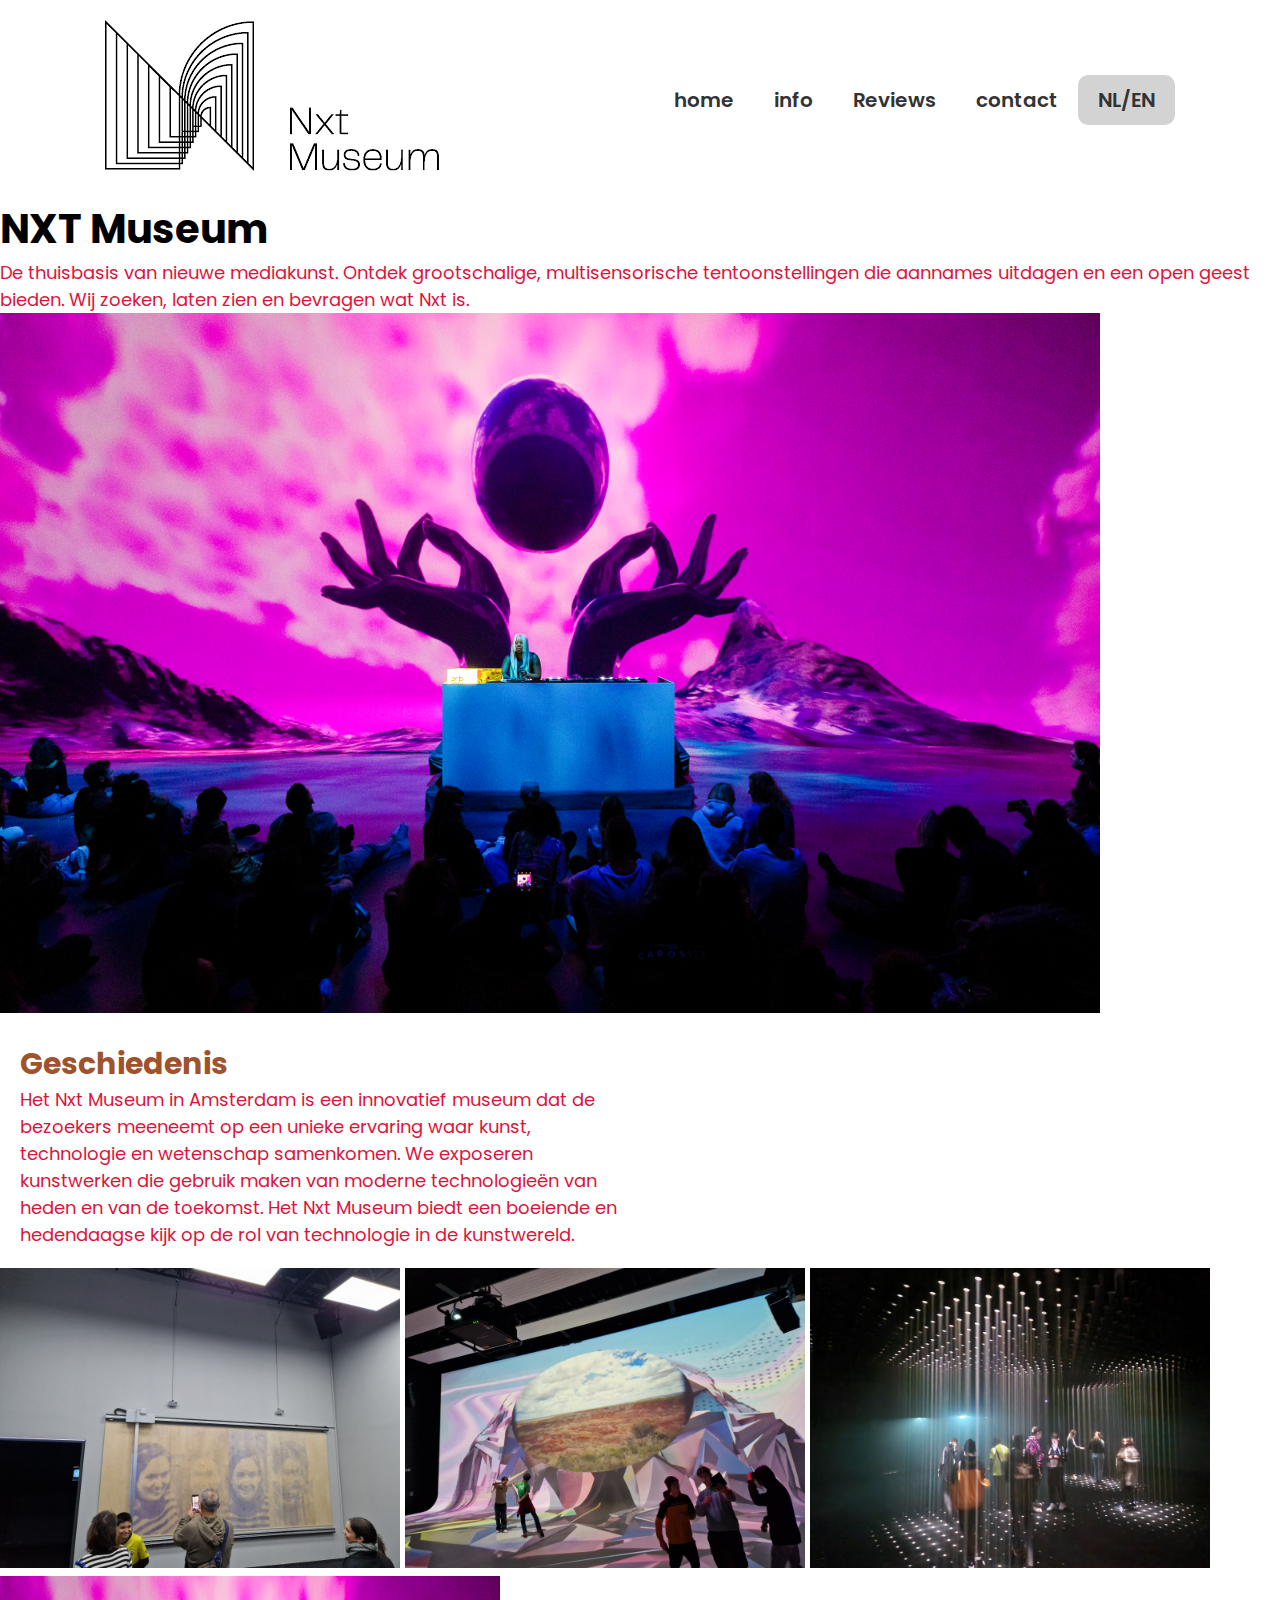
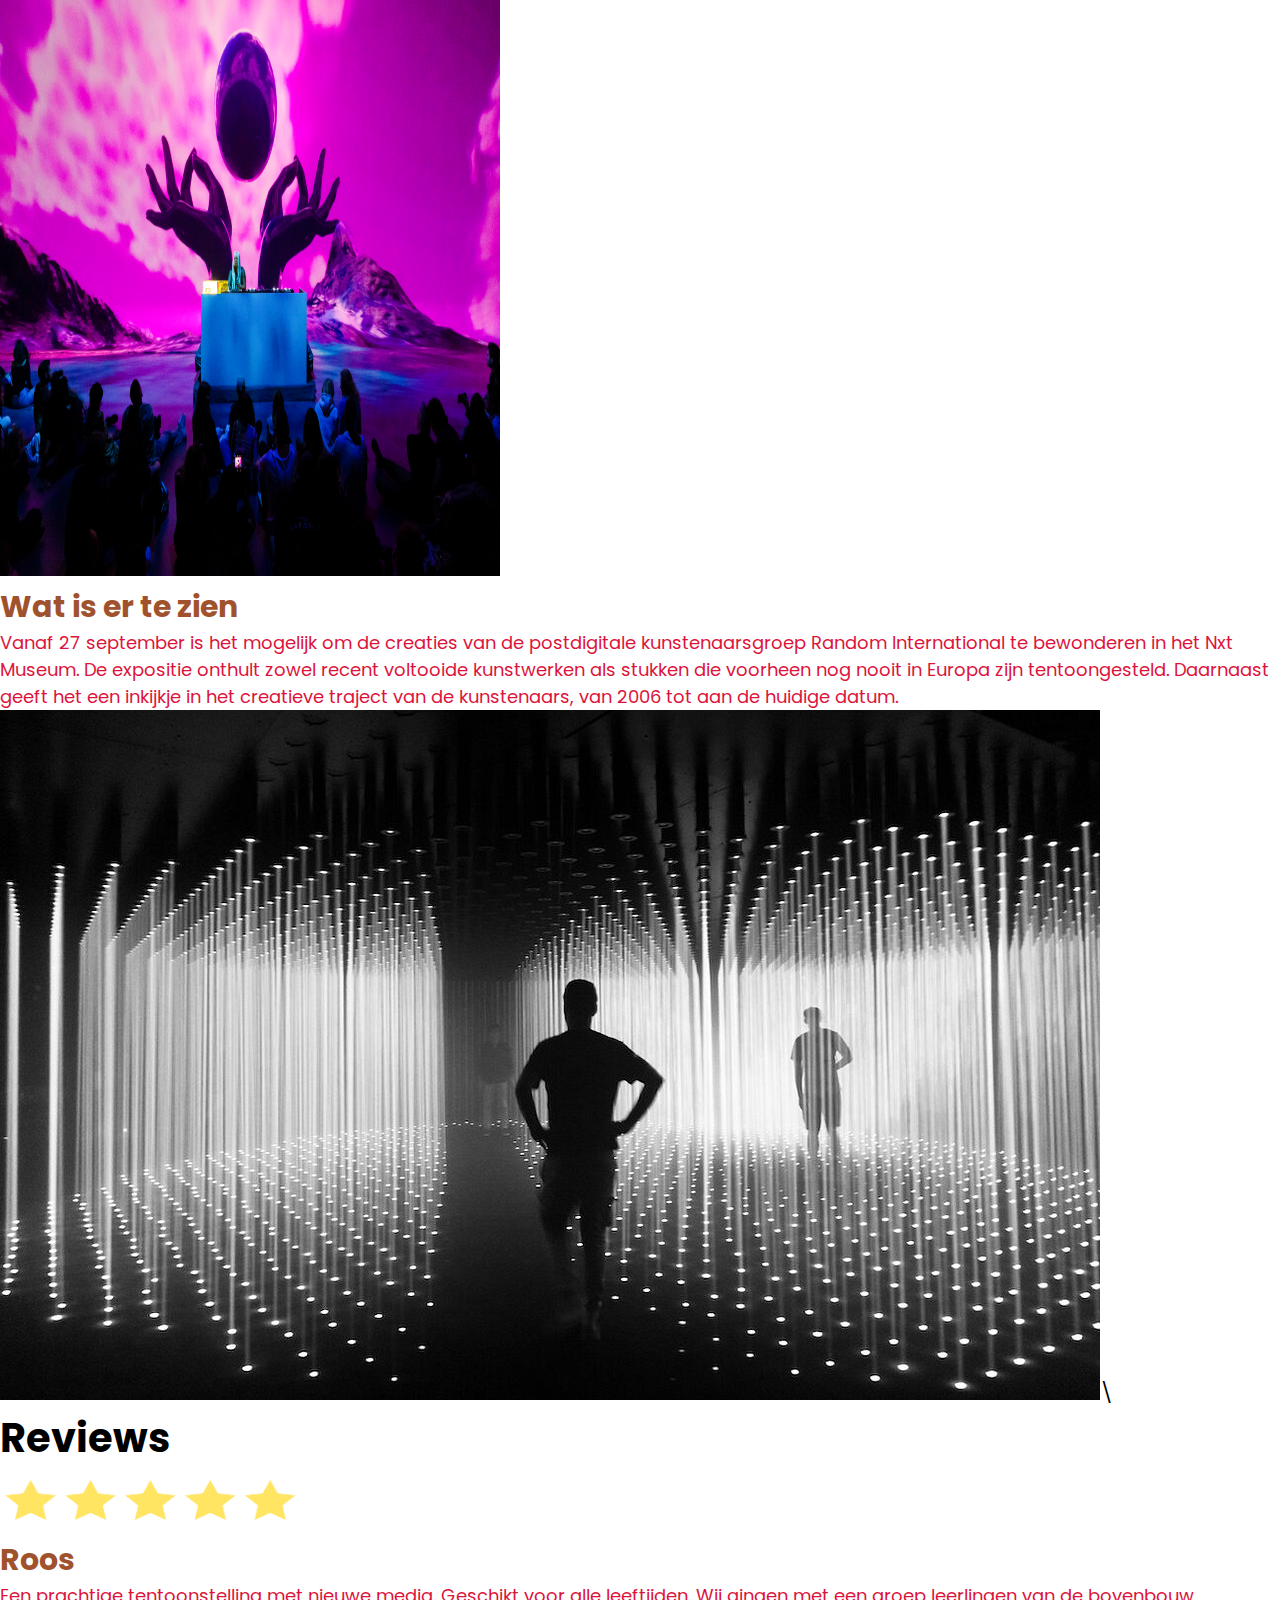
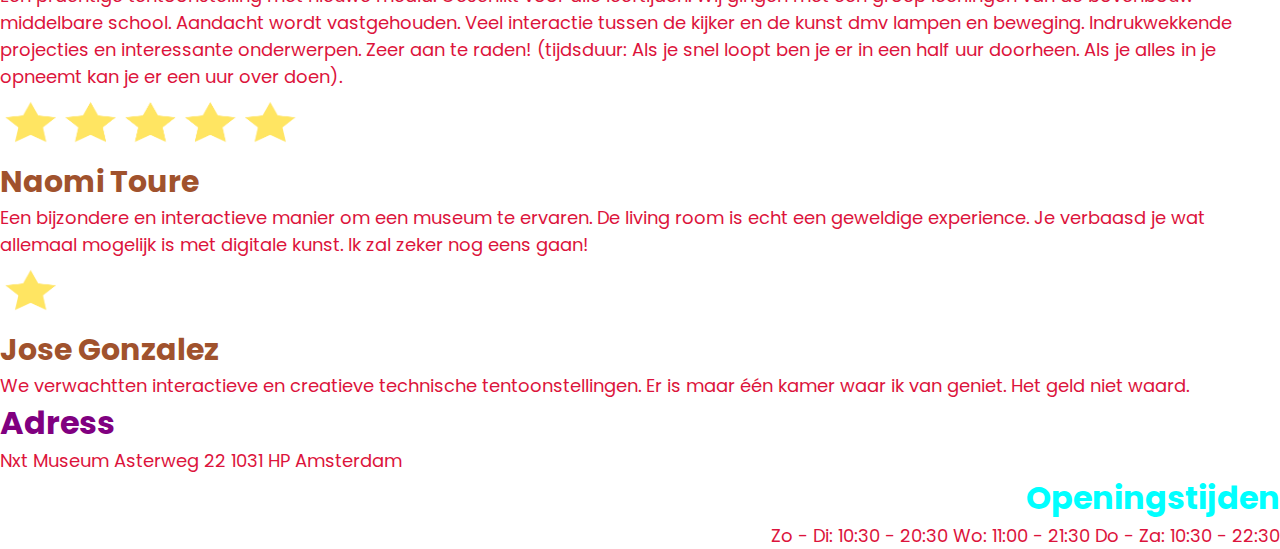
==== commit cc771331: "Merge branch 'main' of https://github.com/puck07/-BO-Museum" ====
--- a/index.html
+++ b/index.html
@@ -4,55 +4,84 @@
 </head>
 
 
-    <meta name="viewport" charset="UTF-8" content="width=device-width, initial-scale=1.0">
-    <link rel="stylesheet" href="css/style.css">
-    <title>NXT Museum</title>
-    <link rel="preconnect" href="https://fonts.googleapis.com">
-    <link rel="preconnect" href="https://fonts.gstatic.com" crossorigin>
-    <link href="https://fonts.googleapis.com/css2?family=Open+Sans:ital,wght@0,400;0,500;1,400&family=Poppins:wght@300;400;600;700&display=swap" rel="stylesheet">
+<meta name="viewport" charset="UTF-8" content="width=device-width, initial-scale=1.0">
+<link rel="stylesheet" href="css/style.css">
+<title>NXT Museum</title>
+<link rel="preconnect" href="https://fonts.googleapis.com">
+<link rel="preconnect" href="https://fonts.gstatic.com" crossorigin>
+<link
+    href="https://fonts.googleapis.com/css2?family=Open+Sans:ital,wght@0,400;0,500;1,400&family=Poppins:wght@300;400;600;700&display=swap"
+    rel="stylesheet">
+<style></style>
 </head>
 
 <body>
 
-      <nav class="navbar">
+    <nav class="navbar">
         <div class="container">
             <div class="logo">
                 <a href="index.html">
-                    <img src="IMG/nxtmuseumlogo.png"  alt="Logo van NXT Museum."> 
+                    <img src="IMG/nxtmuseumlogo.png" alt="Logo van NXT Museum.">
                 </a>
             </div>
             <div class="main-menu">
                 <ul>
                     <li>
-                     <a href="index.html">home</a>
-                    </li>
-                    <li>
-                     <a href="#">info</a>
-                    </li>
-                    <li>
-                     <a href="#">Reviews</a>
-                    </li>
-                    <li>
-                     <a href="#">contact</a>
+                        <a href="index.html">home</a>
+                    </li>
+                    <li>
+                        <a href="#">info</a>
+                    </li>
+                    <li>
+                        <a href="#">Reviews</a>
+                    </li>
+                    <li>
+                        <a href="#">contact</a>
                     </li>
                     <li>
                         <a class="btn btn-light" href="engels.html">NL/EN</a>
                     </li>
-                 </ul>
+                </ul>
             </div>
         </div>
-      </nav>
-
-
-    <article>
-        <h1> NXT Museum </h1>
-
-    <p>
-        De thuisbasis van nieuwe mediakunst.
-        Ontdek grootschalige,
-        multisensorische tentoonstellingen die aannames uitdagen en een open geest bieden.
-        Wij zoeken, laten zien en bevragen wat Nxt is.
-    </p>
+    </nav>
+    <main>
+
+        <article class="nxtmuseum">
+            <h1 class="title"> NXT Museum </h1>
+
+            <article class="intro">
+
+
+                <p>
+                    De thuisbasis van nieuwe mediakunst.
+                    Ontdek grootschalige,
+                    multisensorische tentoonstellingen die aannames uitdagen en een open geest bieden.
+                    Wij zoeken, laten zien en bevragen wat Nxt is.
+                </p>
+                <img src="IMG/handennxt.png" alt="">
+            </article>
+
+
+            <article class="geschiedenis">
+
+                <h2> Geschiedenis </h2>
+                <p>
+                    Het Nxt Museum in Amsterdam is een innovatief museum dat de bezoekers meeneemt op een unieke
+                    ervaring
+                    waar
+                    kunst,
+                    technologie en wetenschap samenkomen.
+                    We exposeren kunstwerken die gebruik maken van moderne technologieën van heden en van de toekomst.
+                    Het Nxt Museum biedt een boeiende en hedendaagse kijk op de rol van technologie in de kunstwereld.
+                </p>
+            </article>
+
+            <article class="img">
+                <img src="IMG/museum.png" width=400px height=300px alt="">
+                <img src="IMG/museum1.png" width=400px height=300px alt="">
+                <img src="IMG/museum2.png" width=400px height=300px alt="">
+            </article>
 
 
 
@@ -64,144 +93,120 @@
         height = 600px 
         alt=""
     >
-
-
-    <img
-    src="IMG/museum.png" 
-    width = 300px 
-    height = 300px 
-    alt=""
-    >
-
-    <img 
-    src="IMG/museum1.png" 
-    width = 300px 
-    height = 300px 
-    alt=""
-    >
-
-    <img 
-    src="IMG/museum2.png" 
-    width = 300px 
-    height = 300px 
-    alt=""
-    >
-
-
-
-    <article class="geschiedenis">
-        <h1> Geschiedenis </h1>
-        <p>
-            Het Nxt Museum in Amsterdam is een innovatief museum dat de bezoekers meeneemt op een unieke ervaring waar kunst, 
-            technologie en wetenschap samenkomen. 
-            We exposeren kunstwerken die gebruik maken van moderne technologieën van heden en van de toekomst. 
-            Het Nxt Museum biedt een boeiende en hedendaagse kijk op de rol van technologie in de kunstwereld.
-        </p>
-    </article>
+        </article>
+
+        <article class="wat">
+
+
+            <h2>Wat is er te zien</h2>
+            <p>
+            
+                Vanaf 27 september is het mogelijk om de creaties van de postdigitale kunstenaarsgroep Random
+                International
+                te bewonderen in het Nxt Museum.
+                De expositie onthult zowel recent voltooide kunstwerken als stukken die voorheen nog nooit in Europa
+                zijn
+                tentoongesteld.
+                Daarnaast geeft het een inkijkje in het creatieve traject van de kunstenaars, van 2006 tot aan de
+                huidige
+                datum.
+
+            </p>
+        </article>
+
+
+
+        <img src="IMG/nxt.jpg" alt="foto van nxtmuseum">\
+
+        <h1> Reviews </h1>
+
+
+
+        <article class="Reviews">
+
+            <article class="roos">
+                <img src="IMG/5 ster.png"  width=300px height= auto  alt="">
+                <h2> Roos </h2>
+
+                <p>
+                    Een prachtige tentoonstelling met nieuwe media.
+                    Geschikt voor alle leeftijden.
+                    Wij gingen met een groep leerlingen van de bovenbouw middelbare school.
+                    Aandacht wordt vastgehouden.
+                    Veel interactie tussen de kijker en de kunst dmv lampen en beweging.
+                    Indrukwekkende projecties en interessante onderwerpen.
+                    Zeer aan te raden!
+                    (tijdsduur: Als je snel loopt ben je er in een half uur doorheen.
+                    Als je alles in je opneemt kan je er een uur over doen).
+                </p>
+
+            </article>
+
+
+
+
+            <article class="Naomi">
+                <img src="IMG/5 ster.png"  width=300px height= auto  alt="">
+                <h2> Naomi Toure</h2>
+
+                <p>
+                    Een bijzondere en interactieve manier om een museum te ervaren.
+                    De living room is echt een geweldige experience.
+                    Je verbaasd je wat allemaal mogelijk is met digitale kunst.
+                    Ik zal zeker nog eens gaan!
+                </p>
+            </article>
+
+            <article class="Jose">
+                <img src="IMG/1 ster.png"  width=300px height= auto  alt="">
+                <h2> Jose Gonzalez </h2>
+
+                <p>
+                    We verwachtten interactieve en creatieve technische tentoonstellingen.
+                    Er is maar één kamer waar ik van geniet.
+                    Het geld niet waard.
+                </p>
+            </article>
+
+
+
+
+
+
+        </article>
+    </main>
+    <footer>
+        <article class="adress">
+            <h4 >
+                Adress
+            </h4>
     
-
-    <img src="IMG/nxt.jpg" alt="foto van nxtmuseum">
-
-
-
-    <h2> Geschiedenis </h2>
-    <p>
-        Het Nxt Museum in Amsterdam is een innovatief museum dat de bezoekers meeneemt op een unieke ervaring waar kunst, 
-        technologie en wetenschap samenkomen. 
-        We exposeren kunstwerken die gebruik maken van moderne technologieën van heden en van de toekomst. 
-        Het Nxt Museum biedt een boeiende en hedendaagse kijk op de rol van technologie in de kunstwereld.
-    </p>
-
-
-    <h2>Wat is er te zien</h2>
-    <p>
-        Random international
-        Vanaf 27 september is het mogelijk om de creaties van de postdigitale kunstenaarsgroep Random International te bewonderen in het Nxt Museum. 
-        De expositie onthult zowel recent voltooide kunstwerken als stukken die voorheen nog nooit in Europa zijn tentoongesteld.
-        Daarnaast geeft het een inkijkje in het creatieve traject van de kunstenaars, van 2006 tot aan de huidige datum.
-
-    </p>
-
-
-
-
-    <h1> Reviews </h1>
-
-    <h2> Roos </h2>
-
-    <p>
-        Een prachtige tentoonstelling met nieuwe media. 
-        Geschikt voor alle leeftijden. 
-        Wij gingen met een groep leerlingen van de bovenbouw middelbare school. 
-        Aandacht wordt vastgehouden. 
-        Veel interactie tussen de kijker en de kunst dmv lampen en beweging. 
-        Indrukwekkende projecties en interessante onderwerpen. 
-        Zeer aan te raden! 
-        (tijdsduur: Als je snel loopt ben je er in een half uur doorheen. 
-        Als je alles in je opneemt kan je er een uur over doen).
-    </p>
-
-
-
-    <h2> Naomi Toure</h2>
-
-    <p> 
-        Een bijzondere en interactieve manier om een museum te ervaren. 
-        De living room is echt een geweldige experience. 
-        Je verbaasd je wat allemaal mogelijk is met digitale kunst. 
-        Ik zal zeker nog eens gaan!
-    </p>
-
-
-    <h2> Jose Angel Gonzalez </h2>
-
-    <p> 
-        We verwachtten interactieve en creatieve technische tentoonstellingen.
-        Er is maar één kamer waar ik van geniet.
-        Het geld niet waard.
-    </p>
-
-    <footer></footer>
-
-
-
-
-
-    <h4
-    class="adress">
-    Adress
-    </h4>
+            <p >
+                Nxt Museum
+                Asterweg 22
+                1031 HP Amsterdam
+            </p>
+        </article>
+
+        <article class="openingtijd">
+            <h4 >
+                Openingstijden
+            </h4>
+
     
-    <p
-    class="adress">
-        Nxt Museum
-        Asterweg 22
-        1031 HP Amsterdam
-    </p>
-
-    <h3
-    class="openingtijd"
-    >
-    Openingstijden
-    </h3>
-    
-
-
-    <p
-    class="openingtijd"
-    >
-    Zo - Di: 10:30 - 20:30
-    Wo: 11:00 - 21:30
-    Do - Za: 10:30 - 22:30
-    </p>
-
-
- 
-
-
-    
-    
+            <p >
+                Zo - Di: 10:30 - 20:30
+                Wo: 11:00 - 21:30
+                Do - Za: 10:30 - 22:30
+            </p>
+        </article>
+        
+
+
+    </footer>
+
+
+
 </body>
-</html>
-
-
+
+</html>--- a/css/style.css
+++ b/css/style.css
@@ -1,94 +1,67 @@
-*
-{
+*{
     padding: 0;
     margin: 0;
     box-sizing: border-box;
 }
 
-
-
-body
-{
+body{
     font-family: 'poppins', sans-serif;
-    font-size: 16px;
+    font-size: 20px;
     line-height: 1.5;
     background: #fff;
-    max-width: 1100px;
+    max-width: 1800px;
     margin: 0 auto;
     padding-left: 0 15px;
+   
 }
 
-
-
-a
-{
+a{
     text-decoration: none;
     color: #333;
 }
 
-
-
-ul
-{
+ul{
     list-style: none;
 }
 
 
-
-img
-{
+img{
     max-width: 100%;
 }
 
-
-
-.navbar
-{
+.navbar{
     background: white;
     padding: 20px;
 }
 
 
 
-.navbar .container{
+.navbar .container {
     display: flex;
     justify-content: space-between;
     align-items: center;
 }
 
-
-
-.navbar .main-menu ul
-{
+.navbar .main-menu ul{
     display: flex;
 }
 
-
-
-.navbar ul li a
-{
+.navbar ul li a{
     padding: 10px 20px;
     display: block;
     font-weight: 600;
     transition: 0.5s;
 }
 
-
-
-.navbar ul li a:hover
-{
+.navbar ul li a:hover{
     color: #4891ff;
 }
 
-
-
-.article
-{
+.article{
     margin-bottom: 50px;
 }
 
-.article .container
-{
+.article .container{
     background: url('../IMG/nxt.jpg') no-repeat;
     background-size: contain;
     background-position: center bottom;
@@ -96,22 +69,19 @@
 }
 
 
-.container
-{
+.container{
     max-width: 1100px;
     margin: 0 auto;
     padding: 0 15px;
 }
 
-.container-sm
-{
+.container-sm{
     max-width: 800px;
     margin: 0 auto;
     padding: 0 15px;
 }
 
- .btn 
- {
+ .btn {
     display: inline-block;
     padding: 13px 20px;
     background: lightgray;
@@ -124,53 +94,46 @@
     transition: 0.5s;
  }
 
- .btn:hover
- {
+ .btn:hover{
     opacity: 0.8;
  }
 
- .text-xxl
- {
+ .text-xxl{
     font-size: 3rem;
     line-height: 1.2;
     font-style: 600;
     margin: 40px 0 20px;
  }
 
- .text-xl
- {
+ .text-xl{
     font-size: 2.2rem;
     line-height: 1.4;
     font-style: normal;
     margin: 40px 0 20px;
  }
 
- .text-lg
- {
+ .text-lg{
     font-size: 1.8rem;
     line-height: 1.4;
     font-style: normal;
     margin: 30px 0 20px;
  }
 
- .text-md
- {
+ .text-md{
     font-size: 1.2rem;
     line-height: 1.4;
     font-style: normal;
     margin: 20px 0 10px;
  }
 
- .text-sm
- {
+ .text-sm{
     font-size: 0.9rem;
     line-height: 1.4;
     font-style: normal;
     margin: 10px 0 5px;
  }
 
- .text-center
- {
+ .text-center{
     text-align: center;
  }
 
@@ -180,7 +143,7 @@
  body
 {
     min-height: 100vh;
-    background-image: url("C:\Users\yunus\OneDrive - Mediacollege Amsterdam\ma\bewijzenmap\periode 1.2\BO\Github BO\-BO-Museum\IMG\achtergrond2.png");
+    background-image: url("./IMG/achtergrond2.png");
     background-attachment: fixed;
     background-repeat: no-repeat;
     background-size: cover;
@@ -226,58 +189,3 @@
     object-position: top right;
 }
 
-
-
-
-
-body
-{
-    min-height: 100vh;
-    background-image: url('IMG/');
-    background-attachment: fixed;
-    background-repeat: no-repeat;
-    background-size: cover;
-    background-position: center;
-    height: 800px;
-}
-
-.geschiedenis
-{
-    background: white;
-    width: 50vw;
-    padding: 20px;
-}
-
-
-p  
-{
-    color: crimson;
-    font-size: large;
-}
-
-h2
-{
-    color: sienna;
-}
-
-.openingtijd
-{
-    text-align: right;
-    color: aqua;
-    font-size: xx-large;
-}
-
-.adress
-{
-    text-align: left;
-    color: purple;
-    font-size: xx-large
-}
-
-#hand
-{
-    display:flex;
-    justify-content: right;
-    justify-items: start;
-
-}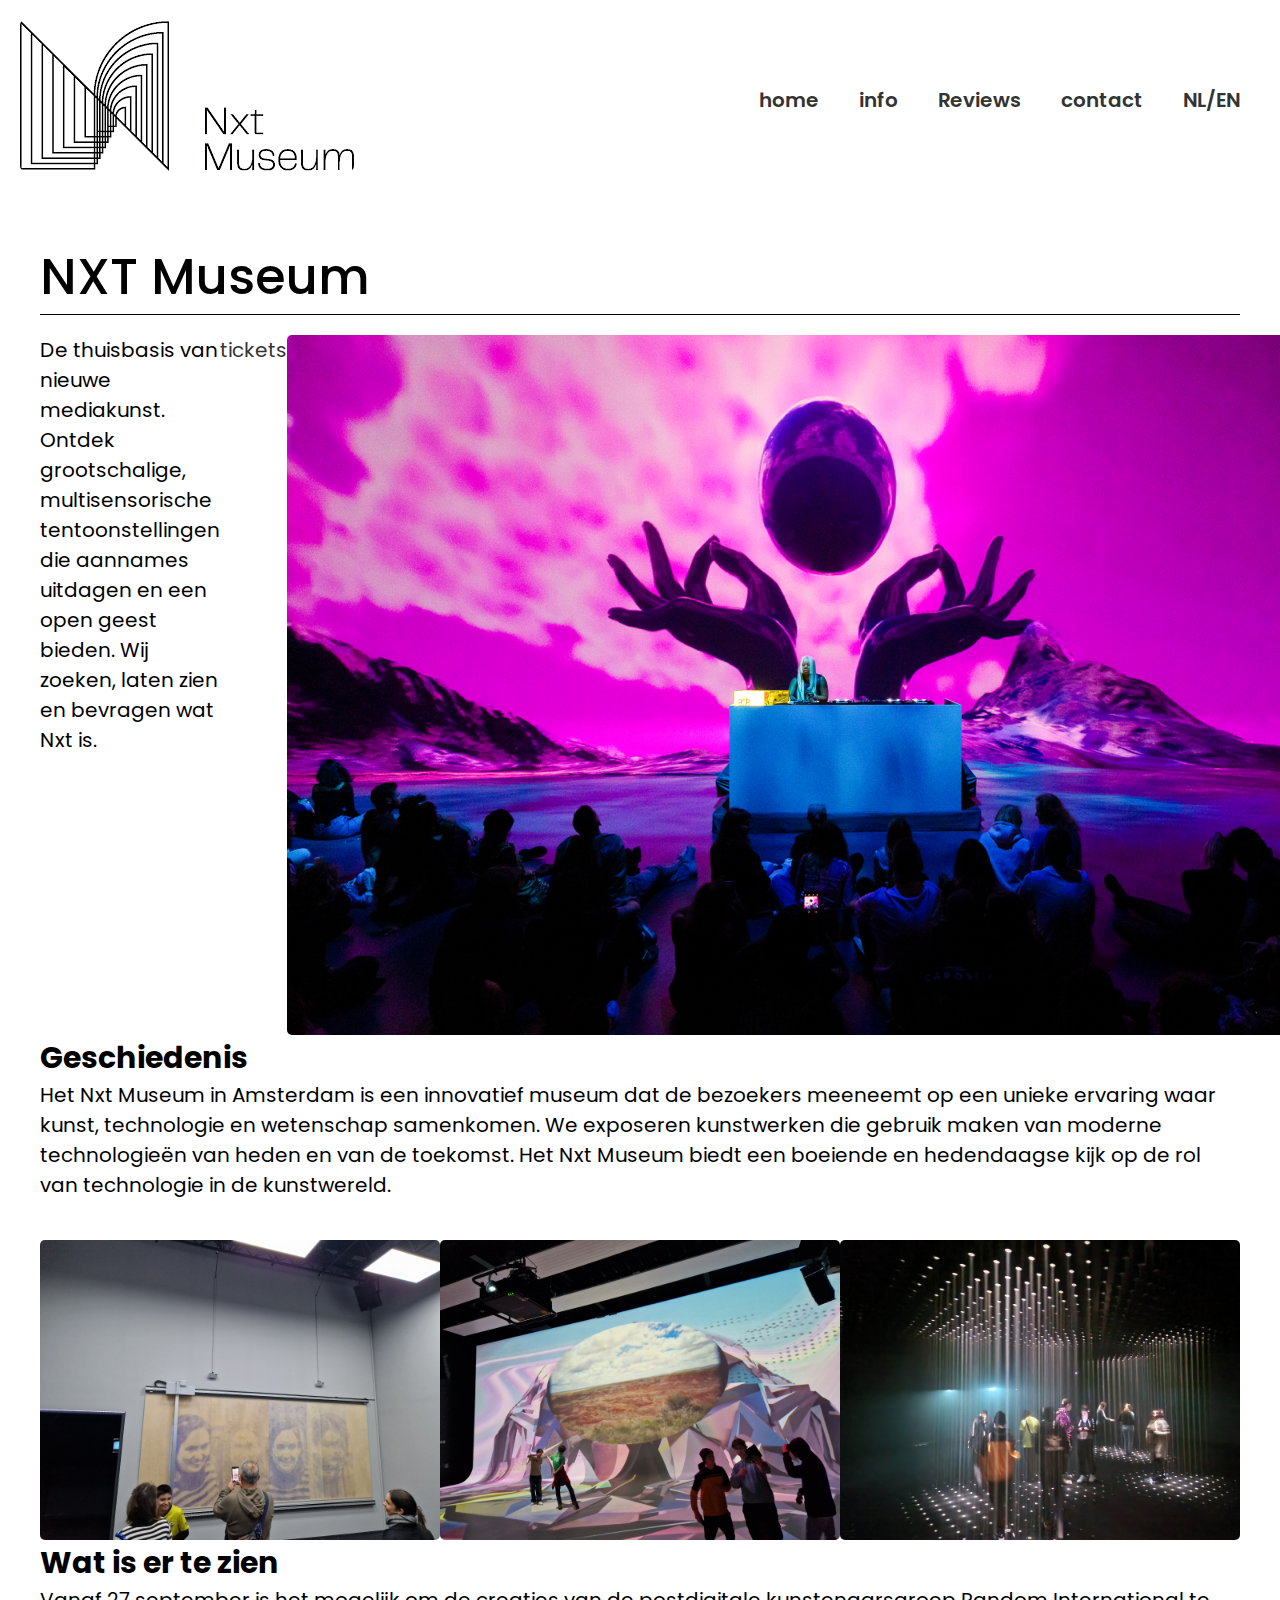
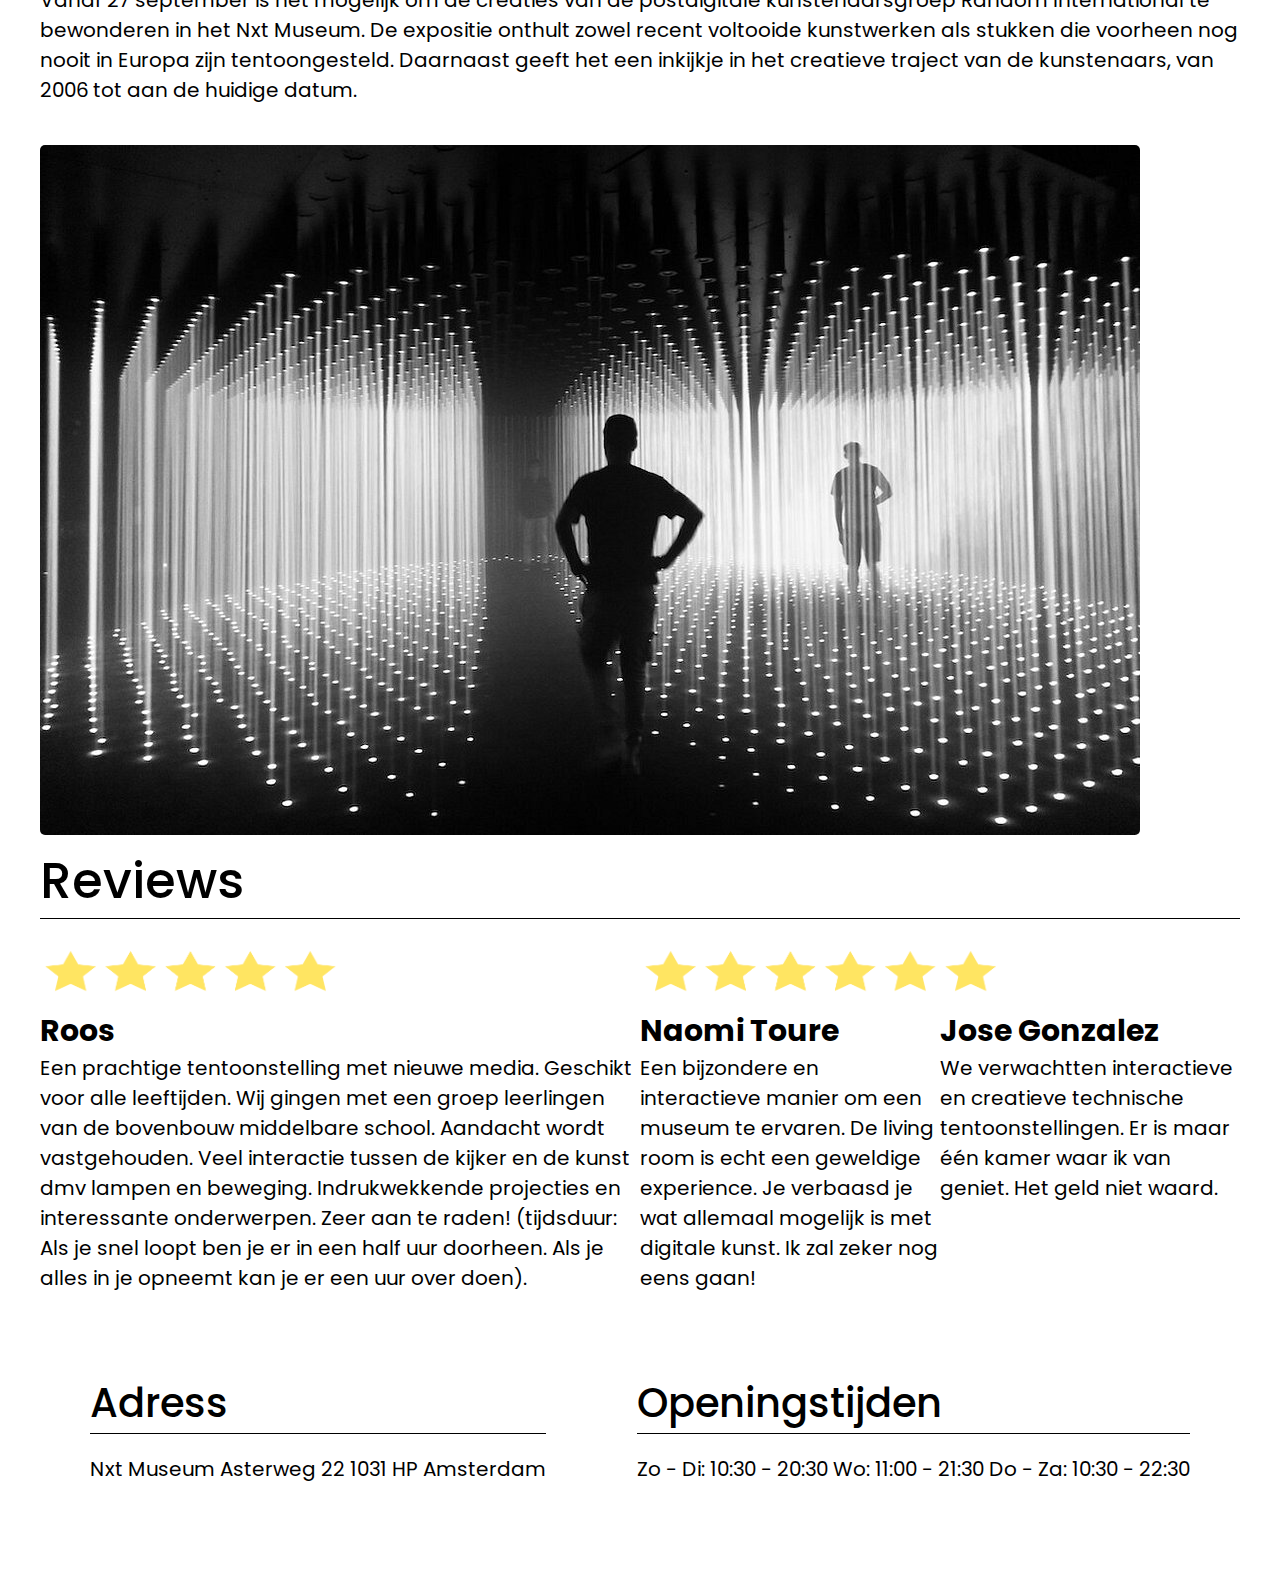
==== commit 8950fc0e: "edit" ====
--- a/index.html
+++ b/index.html
@@ -38,6 +38,7 @@
                     <li>
                         <a href="#">contact</a>
                     </li>
+                    
                     <li>
                         <a class="btn btn-light" href="engels.html">NL/EN</a>
                     </li>
@@ -49,6 +50,8 @@
 
         <article class="nxtmuseum">
             <h1 class="title"> NXT Museum </h1>
+          
+
 
             <article class="intro">
 
@@ -59,7 +62,13 @@
                     multisensorische tentoonstellingen die aannames uitdagen en een open geest bieden.
                     Wij zoeken, laten zien en bevragen wat Nxt is.
                 </p>
+                <a class="tickets" href="#">tickets</a>
+               
                 <img src="IMG/handennxt.png" alt="">
+            </article>
+
+            <article>
+           
             </article>
 
 
@@ -86,13 +95,6 @@
 
 
 
-    <img 
-        id="hand"
-        src="IMG/handennxt.png" 
-        width = 500px 
-        height = 600px 
-        alt=""
-    >
         </article>
 
         <article class="wat">
@@ -116,7 +118,7 @@
 
 
 
-        <img src="IMG/nxt.jpg" alt="foto van nxtmuseum">\
+        <img class="nxtfoto" src="IMG/nxt.jpg" alt="foto van nxtmuseum">
 
         <h1> Reviews </h1>
 
@@ -194,7 +196,7 @@
             </h4>
 
     
-            <p >
+            <p id="tijden" >
                 Zo - Di: 10:30 - 20:30
                 Wo: 11:00 - 21:30
                 Do - Za: 10:30 - 22:30
--- a/css/style.css
+++ b/css/style.css
@@ -1,10 +1,10 @@
-*{
+* {
     padding: 0;
     margin: 0;
     box-sizing: border-box;
 }
 
-body{
+body {
     font-family: 'poppins', sans-serif;
     font-size: 20px;
     line-height: 1.5;
@@ -15,26 +15,21 @@
    
 }
 
-a{
+
+a {
     text-decoration: none;
     color: #333;
 }
 
-ul{
+ul {
     list-style: none;
 }
 
 
-img{
-    max-width: 100%;
-}
-
-.navbar{
+.navbar {
     background: white;
     padding: 20px;
 }
-
-
 
 .navbar .container {
     display: flex;
@@ -42,150 +37,116 @@
     align-items: center;
 }
 
-.navbar .main-menu ul{
+.navbar .main-menu ul {
     display: flex;
+
 }
 
-.navbar ul li a{
+.navbar ul li a {
     padding: 10px 20px;
     display: block;
     font-weight: 600;
     transition: 0.5s;
 }
 
-.navbar ul li a:hover{
+.navbar ul li a:hover {
     color: #4891ff;
 }
 
-.article{
-    margin-bottom: 50px;
+main {
+    padding: 40px;
+
 }
 
-.article .container{
-    background: url('../IMG/nxt.jpg') no-repeat;
-    background-size: contain;
-    background-position: center bottom;
-    height: 550px;
+h1 {
+    font-size: 250%;
+    margin-bottom: 20px;
+    border-bottom: 1px solid black;
+    font-weight: 500;
+}
+
+h4 {
+    font-size: 200%;
+    margin-bottom: 20px;
+    border-bottom: 1px solid black;
+    font-weight: 500; 
 }
 
 
-.container{
-    max-width: 1100px;
+.nxtmuseum .geschiedenis .wat .Reviews {
+    width: 60vw;
     margin: 0 auto;
-    padding: 0 15px;
+    padding: 40px;
+
 }
 
-.container-sm{
-    max-width: 800px;
-    margin: 0 auto;
-    padding: 0 15px;
+
+
+img:hover {
+    transform: scale(1.05);
 }
 
- .btn {
-    display: inline-block;
-    padding: 13px 20px;
-    background: lightgray;
-    color: #333;
-    font-weight: 600;
-    text-decoration: none;
-    border: none;
-    border-radius: 10px;
-    cursor: pointer;
-    transition: 0.5s;
- }
+img {
+    border-radius: 5px;
+    transition: 0.2s transform;
+}
 
- .btn:hover{
-    opacity: 0.8;
- }
+.img{
+    display: flex;
+    justify-content: space-between;
+}
 
- .text-xxl{
-    font-size: 3rem;
-    line-height: 1.2;
-    font-style: 600;
-    margin: 40px 0 20px;
- }
+.intro{
+  display: flex;
+  align-content: space-around;
+   
+}
 
- .text-xl{
-    font-size: 2.2rem;
-    line-height: 1.4;
-    font-style: normal;
-    margin: 40px 0 20px;
- }
 
- .text-lg{
-    font-size: 1.8rem;
-    line-height: 1.4;
-    font-style: normal;
-    margin: 30px 0 20px;
- }
+.Reviews{
+    display: flex;
+}
+p {
+    margin-bottom: 40px;
+}
 
- .text-md{
-    font-size: 1.2rem;
-    line-height: 1.4;
-    font-style: normal;
-    margin: 20px 0 10px;
- }
+footer {
+    height: 200px;
+    display: flex;
+    justify-content: space-evenly;
+    
+  
 
- .text-sm{
-    font-size: 0.9rem;
-    line-height: 1.4;
-    font-style: normal;
-    margin: 10px 0 5px;
- }
+}
 
- .text-center{
-    text-align: center;
- }
+.tickets{
+    display: flex;
+}
 
 
 
 
- body
-{
-    min-height: 100vh;
-    background-image: url("./IMG/achtergrond2.png");
-    background-attachment: fixed;
-    background-repeat: no-repeat;
-    background-size: cover;
-    background-position: center;
-    height: 800px;
-}
-
-.geschiedenis
-{
-    background: white;
-    width: 50vw;
-    padding: 20px;
-}
 
 
-p  
-{
-    color: crimson;
-    font-size: large;
-}
 
-h2
-{
-    color: sienna;
-}
+@media screen and (max-width: 600px) {
+    body {
+        font-size: 16px;
+    }
 
-.openingtijd
-{
-    text-align: right;
-    color: aqua;
-    font-size: xx-large;
-}
+    article {
+        width: 100vw;
+        padding: 20px;
 
-.adress
-{
-    text-align: left;
-    color: purple;
-    font-size: xx-large
-}
+    }
 
-.hand
-{
-    object-position: top right;
-}
+    h1 {
+        font-size: 180%;
+    }
 
+    footer>p {
+        width: 100vw;
+        padding-left: 20px;
+
+    }
+}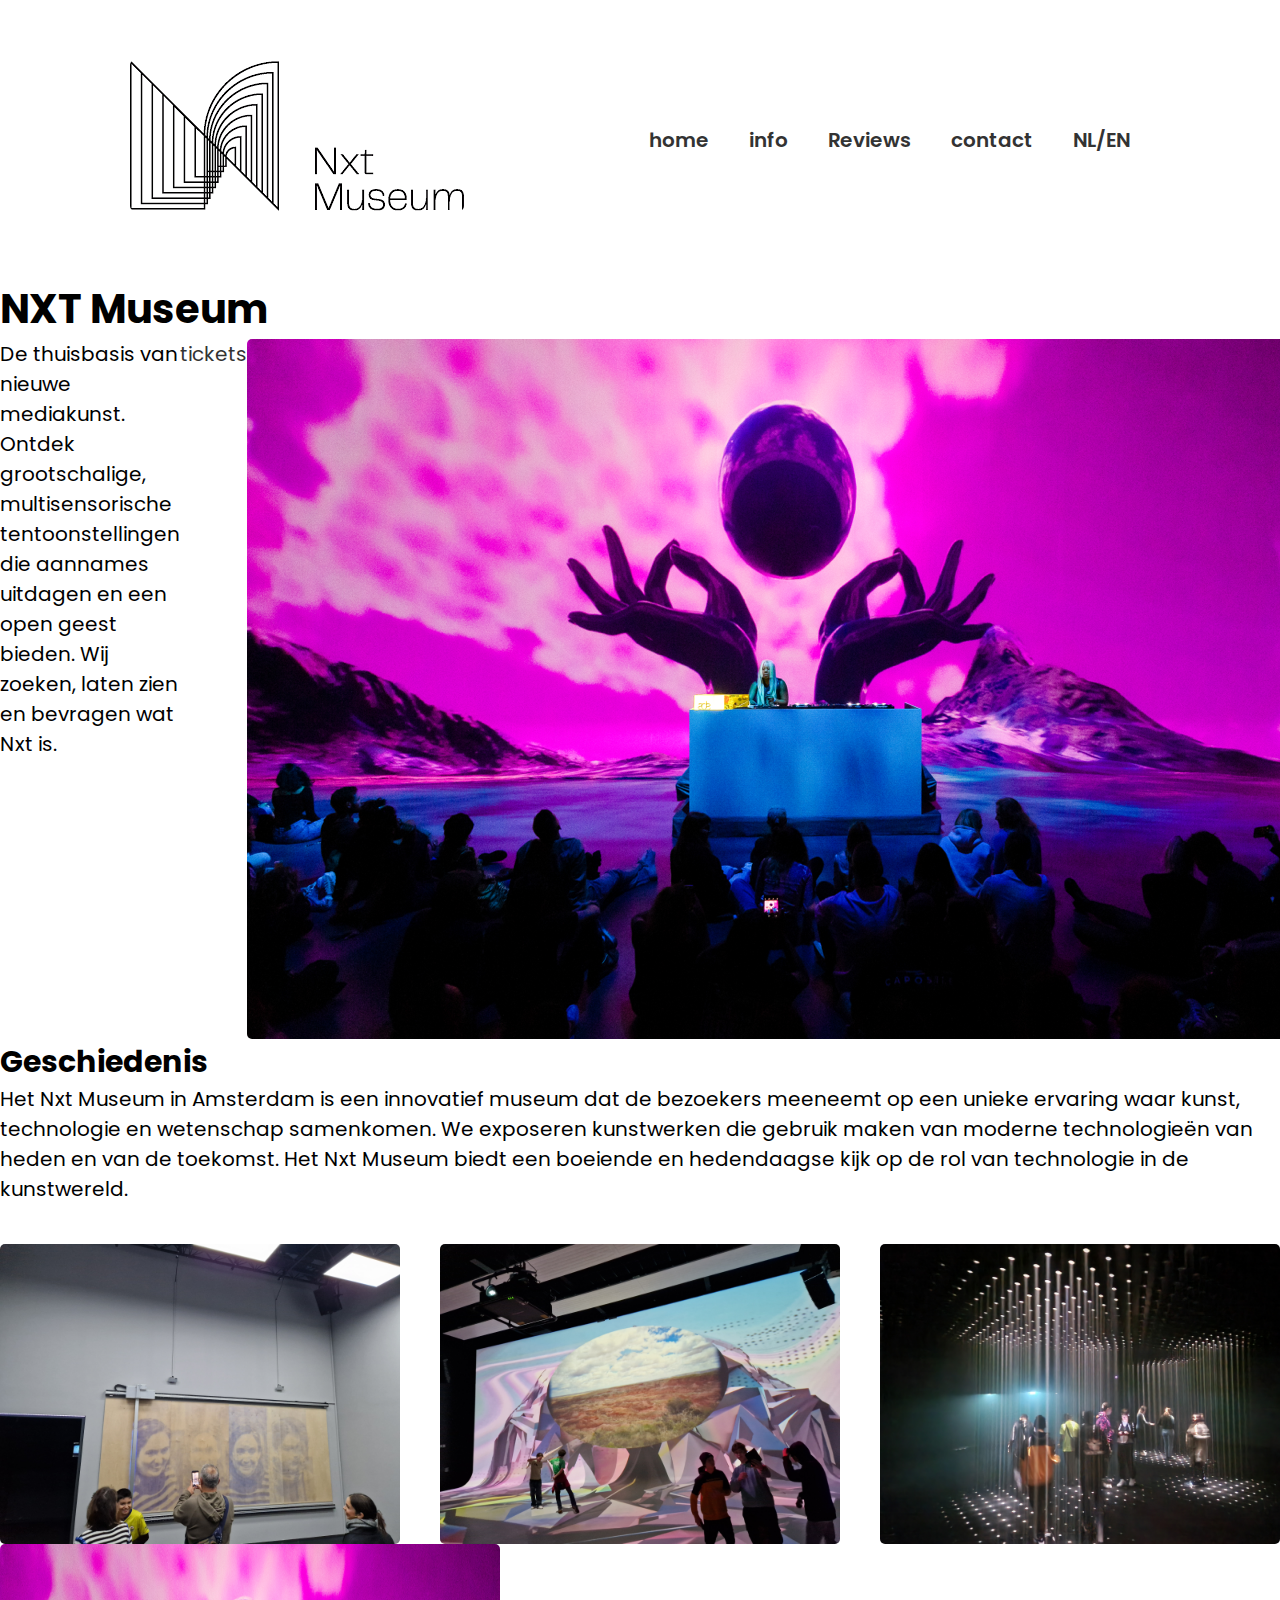
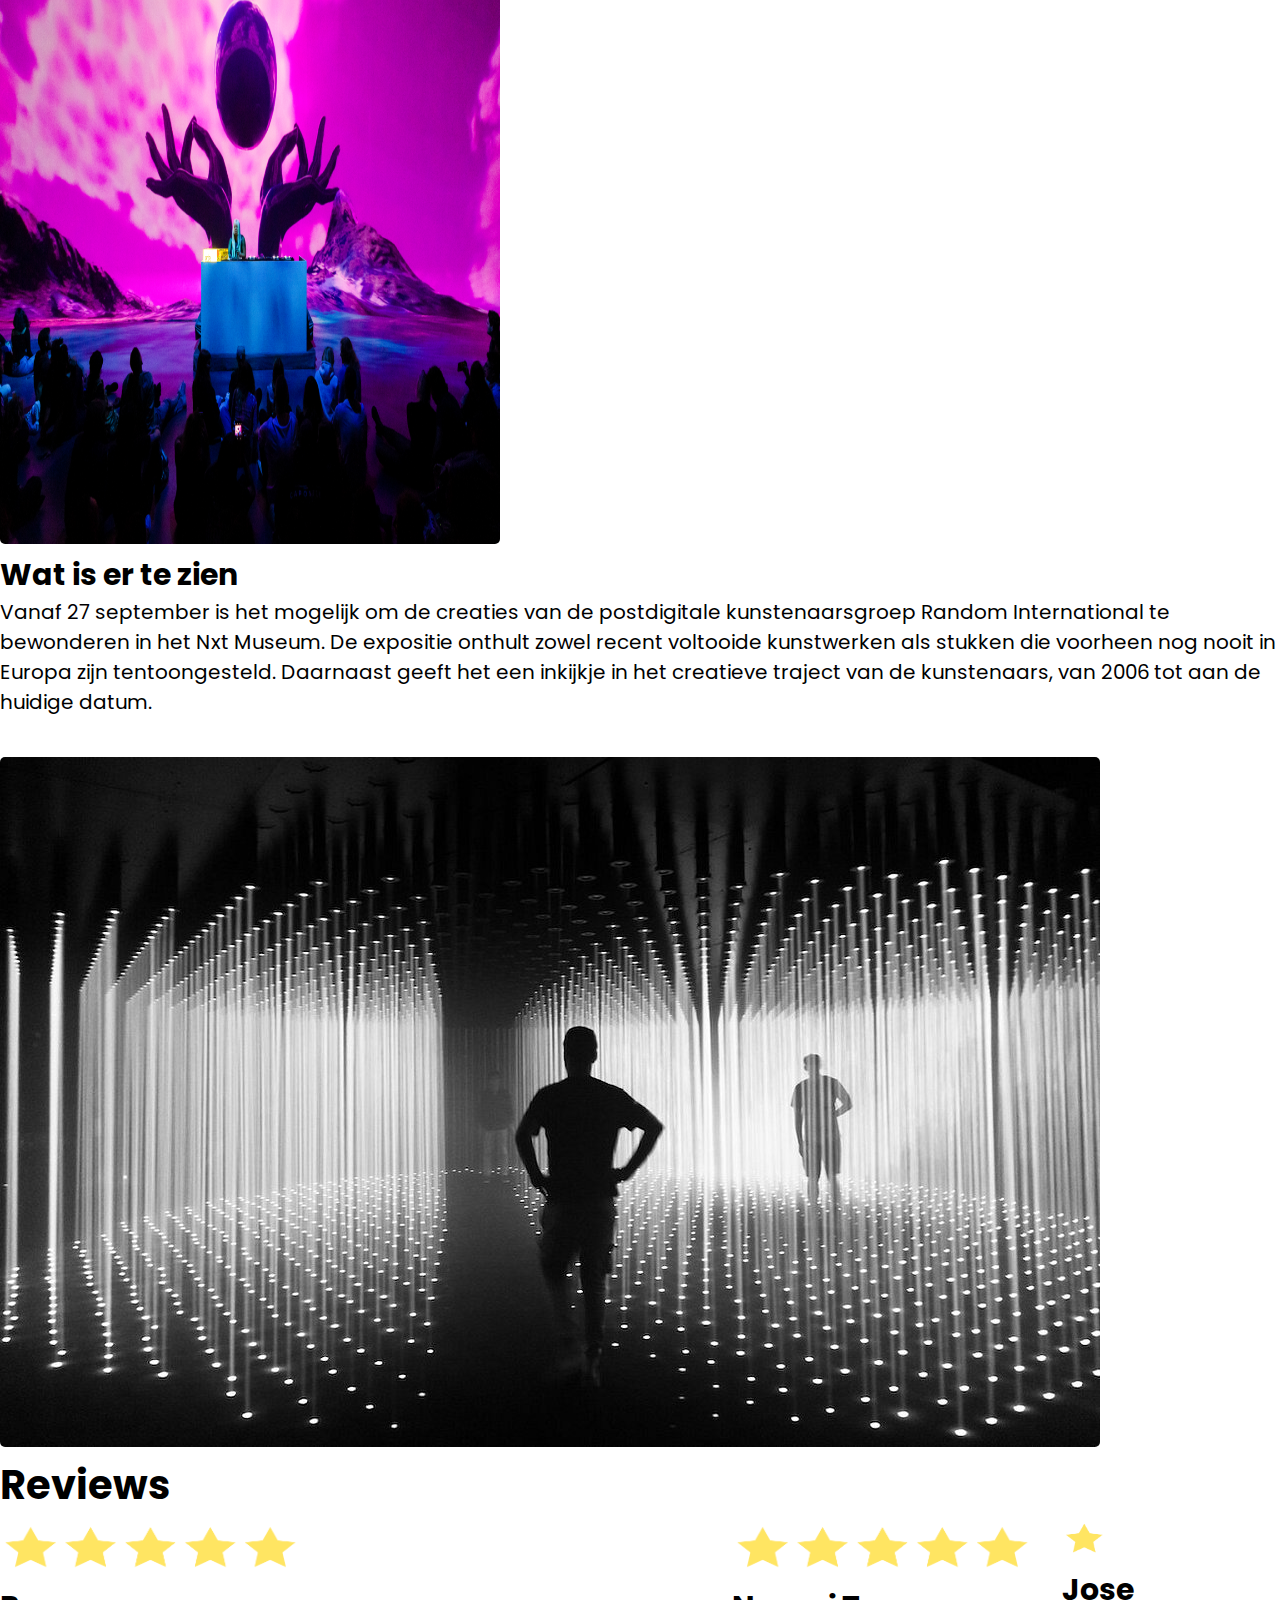
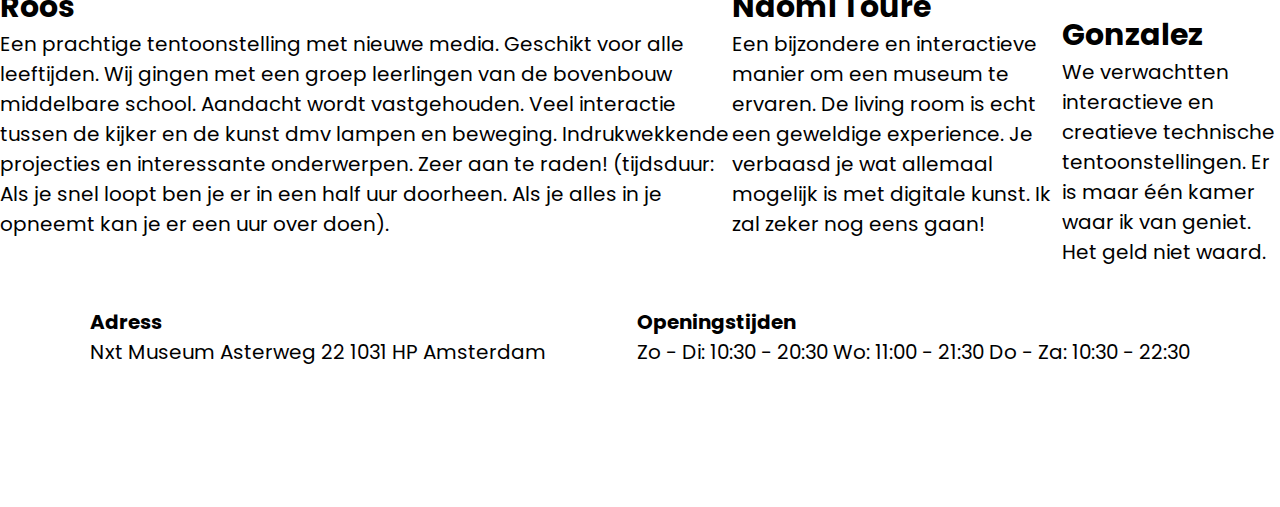
==== commit 146c5571: "Merge branch 'main' of https://github.com/puck07/-BO-Museum" ====
--- a/index.html
+++ b/index.html
@@ -95,6 +95,13 @@
 
 
 
+    <img 
+        id="hand"
+        src="IMG/handennxt.png" 
+        width = 500px 
+        height = 600px 
+        alt=""
+    >
         </article>
 
         <article class="wat">
--- a/css/style.css
+++ b/css/style.css
@@ -1,10 +1,10 @@
-* {
+*{
     padding: 0;
     margin: 0;
     box-sizing: border-box;
 }
 
-body {
+body{
     font-family: 'poppins', sans-serif;
     font-size: 20px;
     line-height: 1.5;
@@ -15,21 +15,26 @@
    
 }
 
-
-a {
+a{
     text-decoration: none;
     color: #333;
 }
 
-ul {
+ul{
     list-style: none;
 }
 
 
-.navbar {
+img{
+    max-width: 100%;
+}
+
+.navbar{
     background: white;
     padding: 20px;
 }
+
+
 
 .navbar .container {
     display: flex;
@@ -37,44 +42,35 @@
     align-items: center;
 }
 
-.navbar .main-menu ul {
+.navbar .main-menu ul{
     display: flex;
-
 }
 
-.navbar ul li a {
+.navbar ul li a{
     padding: 10px 20px;
     display: block;
     font-weight: 600;
     transition: 0.5s;
 }
 
-.navbar ul li a:hover {
+.navbar ul li a:hover{
     color: #4891ff;
 }
 
-main {
-    padding: 40px;
-
+.article{
+    margin-bottom: 50px;
 }
 
-h1 {
-    font-size: 250%;
-    margin-bottom: 20px;
-    border-bottom: 1px solid black;
-    font-weight: 500;
-}
-
-h4 {
-    font-size: 200%;
-    margin-bottom: 20px;
-    border-bottom: 1px solid black;
-    font-weight: 500; 
+.article .container{
+    background: url('../IMG/nxt.jpg') no-repeat;
+    background-size: contain;
+    background-position: center bottom;
+    height: 550px;
 }
 
 
-.nxtmuseum .geschiedenis .wat .Reviews {
-    width: 60vw;
+.container{
+    max-width: 1100px;
     margin: 0 auto;
     padding: 40px;
 
@@ -103,6 +99,7 @@
 }
 
 
+
 .Reviews{
     display: flex;
 }
@@ -119,9 +116,7 @@
 
 }
 
-.tickets{
-    display: flex;
-}
+
 
 
 
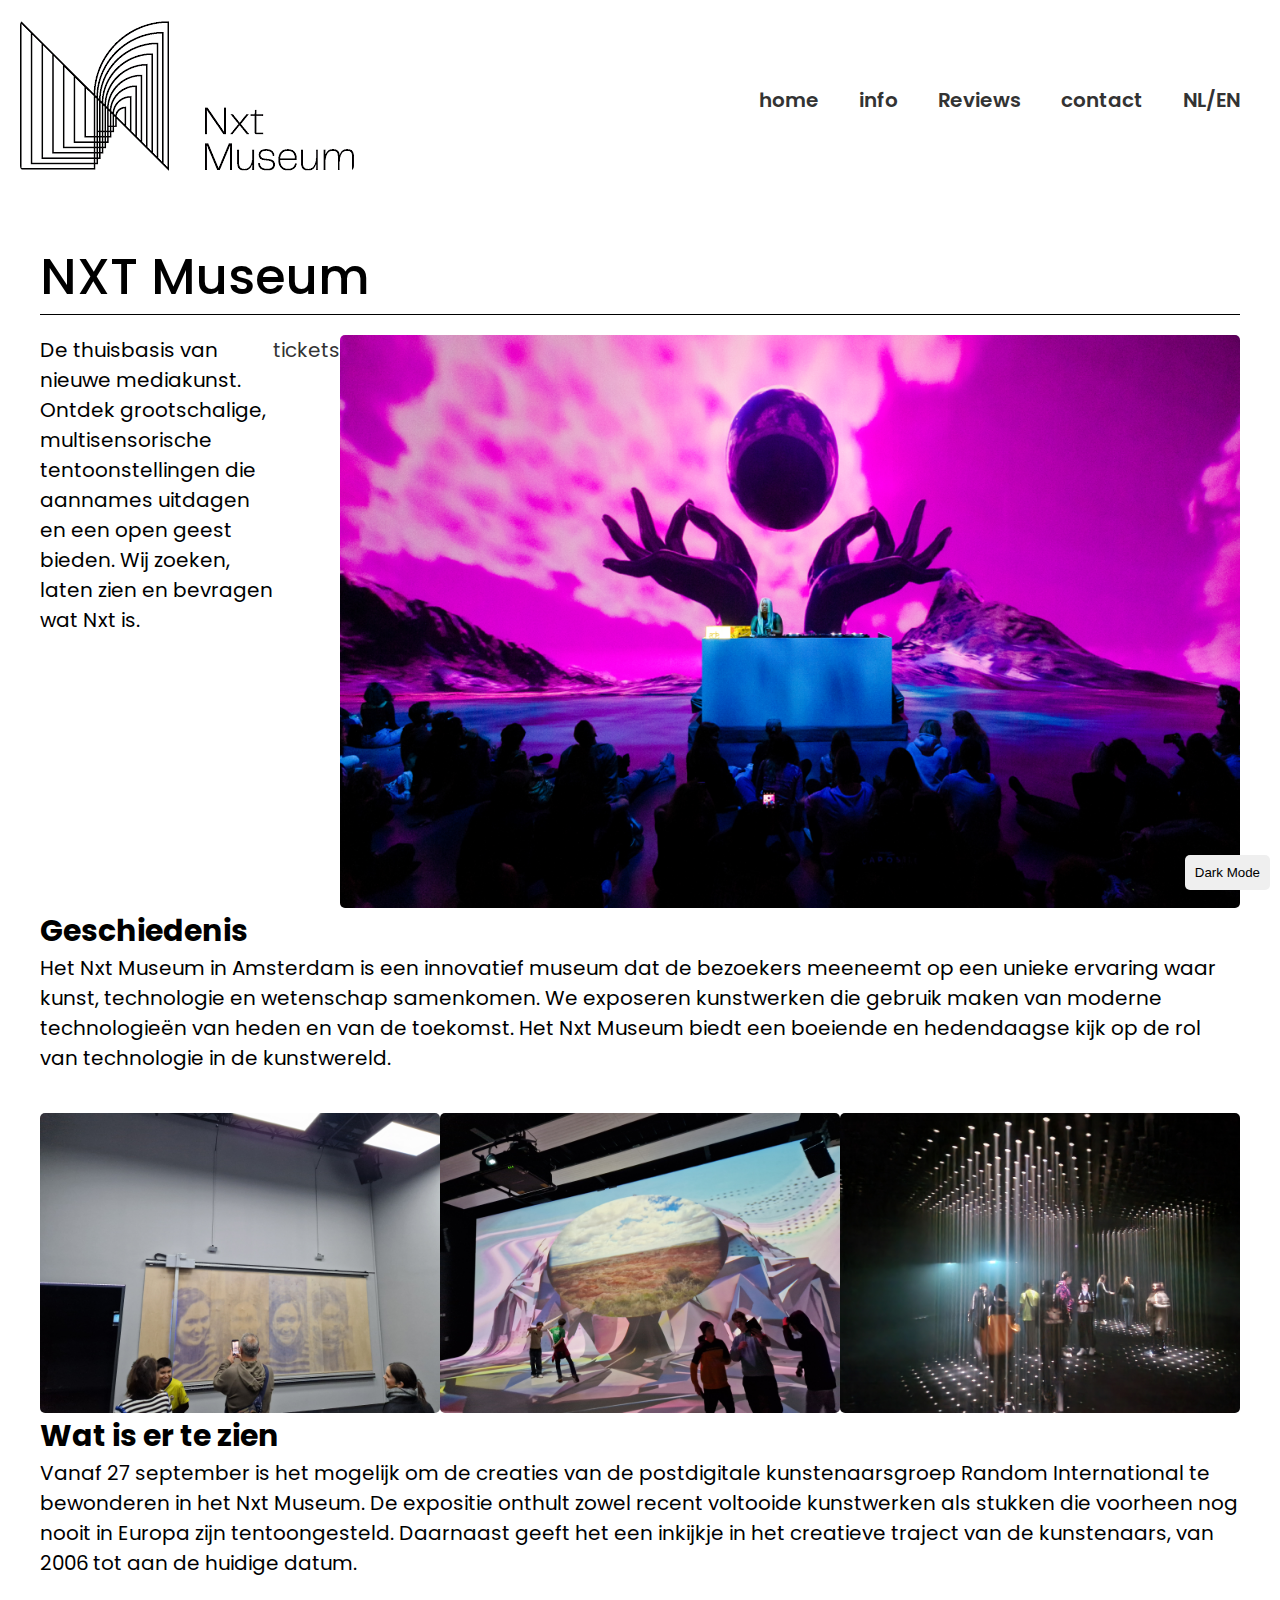
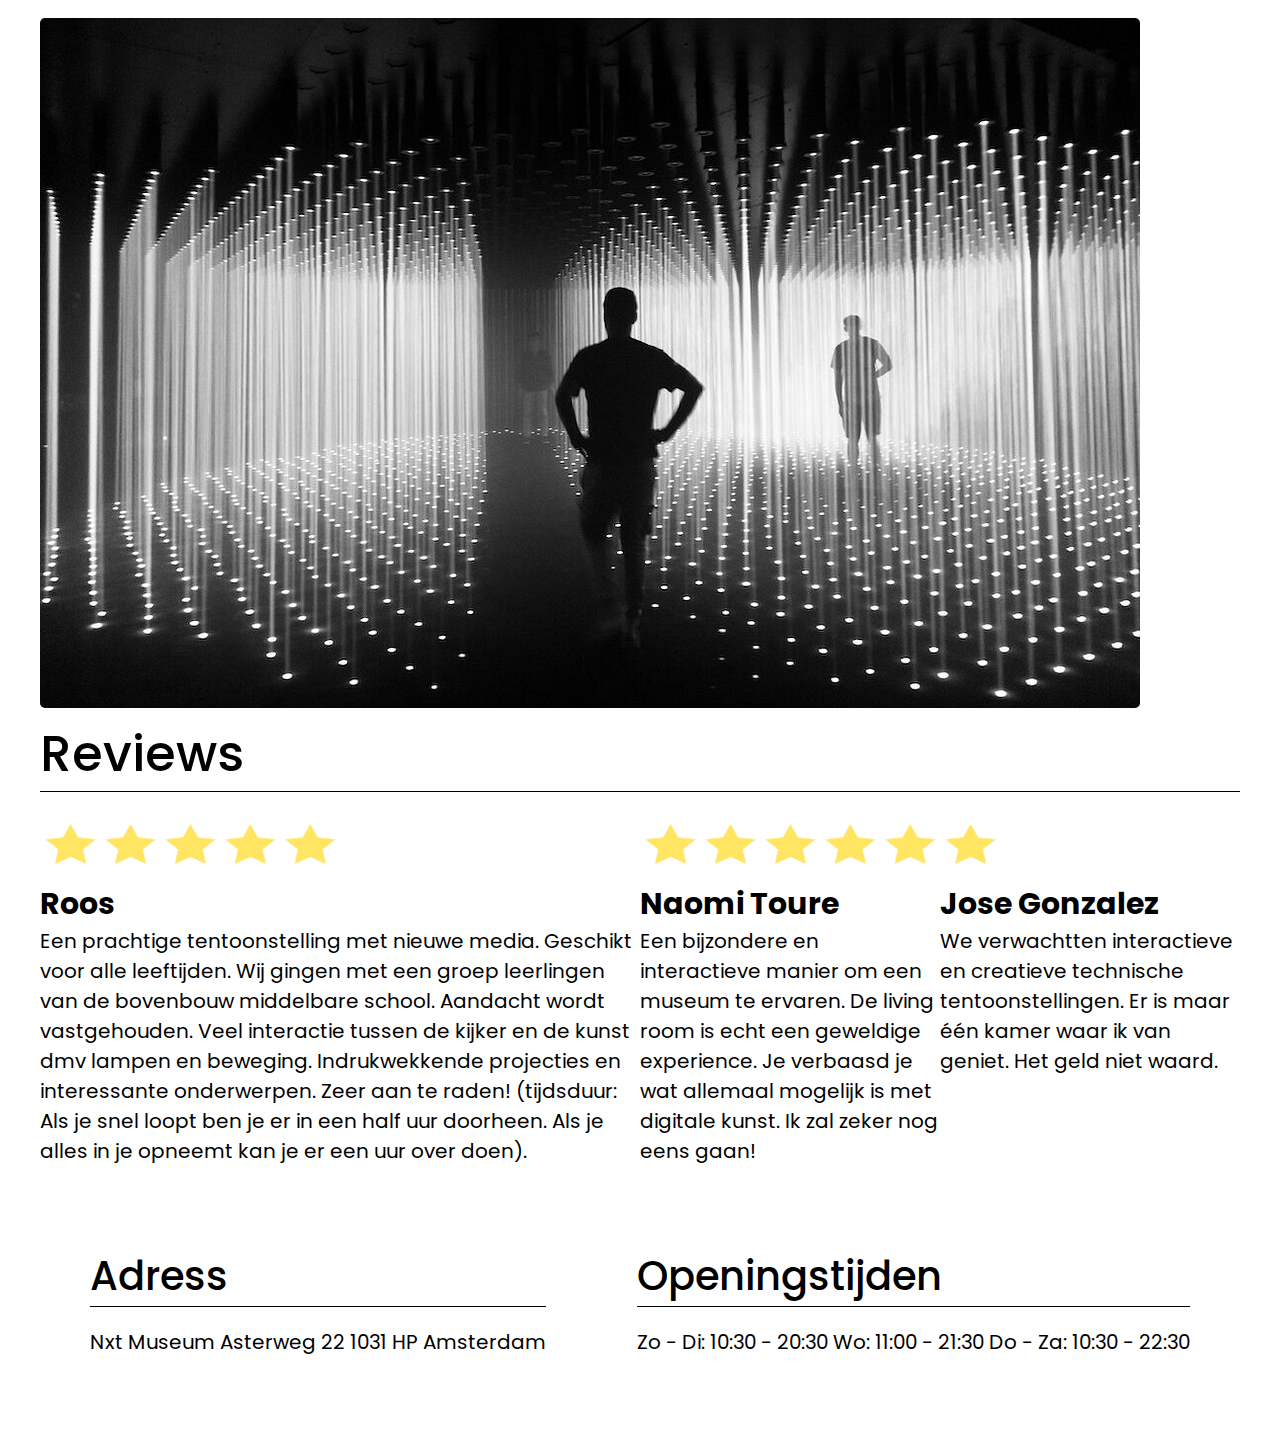
==== commit c19b110e: "darkmode" ====
--- a/index.html
+++ b/index.html
@@ -16,6 +16,38 @@
 </head>
 
 <body>
+    <button id="toggle">Dark Mode</button>
+
+<script>
+
+const root = document.documentElement;
+ 
+const toggle = document.getElementById("toggle");
+
+const darkMode = localStorage.getItem("dark-mode");
+
+if (darkMode) 
+{
+  root.classList.add("dark-theme");
+}
+
+toggle.addEventListener("click", () => {
+ 
+root.classList.toggle("dark-theme");
+
+if (root.classList.contains("dark-theme")) 
+{
+    localStorage.setItem("dark-mode", true);
+} 
+else
+{
+    localStorage.removeItem("dark-mode");
+}
+});
+
+
+</script>
+
 
     <nav class="navbar">
         <div class="container">
@@ -64,7 +96,7 @@
                 </p>
                 <a class="tickets" href="#">tickets</a>
                
-                <img src="IMG/handennxt.png" alt="">
+                <img src="IMG/handennxt.png" width=900px alt="">
             </article>
 
             <article>
@@ -95,13 +127,6 @@
 
 
 
-    <img 
-        id="hand"
-        src="IMG/handennxt.png" 
-        width = 500px 
-        height = 600px 
-        alt=""
-    >
         </article>
 
         <article class="wat">
--- a/css/style.css
+++ b/css/style.css
@@ -1,10 +1,10 @@
-*{
+* {
     padding: 0;
     margin: 0;
     box-sizing: border-box;
 }
 
-body{
+body {
     font-family: 'poppins', sans-serif;
     font-size: 20px;
     line-height: 1.5;
@@ -15,26 +15,21 @@
    
 }
 
-a{
+
+a {
     text-decoration: none;
     color: #333;
 }
 
-ul{
+ul {
     list-style: none;
 }
 
 
-img{
-    max-width: 100%;
-}
-
-.navbar{
+.navbar {
     background: white;
     padding: 20px;
 }
-
-
 
 .navbar .container {
     display: flex;
@@ -42,35 +37,44 @@
     align-items: center;
 }
 
-.navbar .main-menu ul{
+.navbar .main-menu ul {
     display: flex;
+
 }
 
-.navbar ul li a{
+.navbar ul li a {
     padding: 10px 20px;
     display: block;
     font-weight: 600;
     transition: 0.5s;
 }
 
-.navbar ul li a:hover{
+.navbar ul li a:hover {
     color: #4891ff;
 }
 
-.article{
-    margin-bottom: 50px;
+main {
+    padding: 40px;
+
 }
 
-.article .container{
-    background: url('../IMG/nxt.jpg') no-repeat;
-    background-size: contain;
-    background-position: center bottom;
-    height: 550px;
+h1 {
+    font-size: 250%;
+    margin-bottom: 20px;
+    border-bottom: 1px solid black;
+    font-weight: 500;
+}
+
+h4 {
+    font-size: 200%;
+    margin-bottom: 20px;
+    border-bottom: 1px solid black;
+    font-weight: 500; 
 }
 
 
-.container{
-    max-width: 1100px;
+.nxtmuseum .geschiedenis .wat .Reviews {
+    width: 60vw;
     margin: 0 auto;
     padding: 40px;
 
@@ -99,7 +103,6 @@
 }
 
 
-
 .Reviews{
     display: flex;
 }
@@ -116,7 +119,9 @@
 
 }
 
-
+.tickets{
+    display: flex;
+}
 
 
 
@@ -144,4 +149,42 @@
         padding-left: 20px;
 
     }
-}+}
+
+
+
+
+:root {
+    --bg-color: white; 
+    --text-color: black; 
+  }
+  
+
+  
+.dark-theme {
+    --bg-color: black; 
+    --text-color: white;
+  }
+  
+  body {
+    background-color: var(--bg-color);
+    color: var(--text-color);
+  }
+ 
+  #toggle {
+    position: fixed;
+    bottom: 10px; 
+    right: 10px; 
+    padding: 10px; 
+    border: none;
+    border-radius: 5px; 
+    cursor: pointer; 
+  }
+
+
+  #toggle:hover {
+    background-color: gray;
+  }
+
+
+  